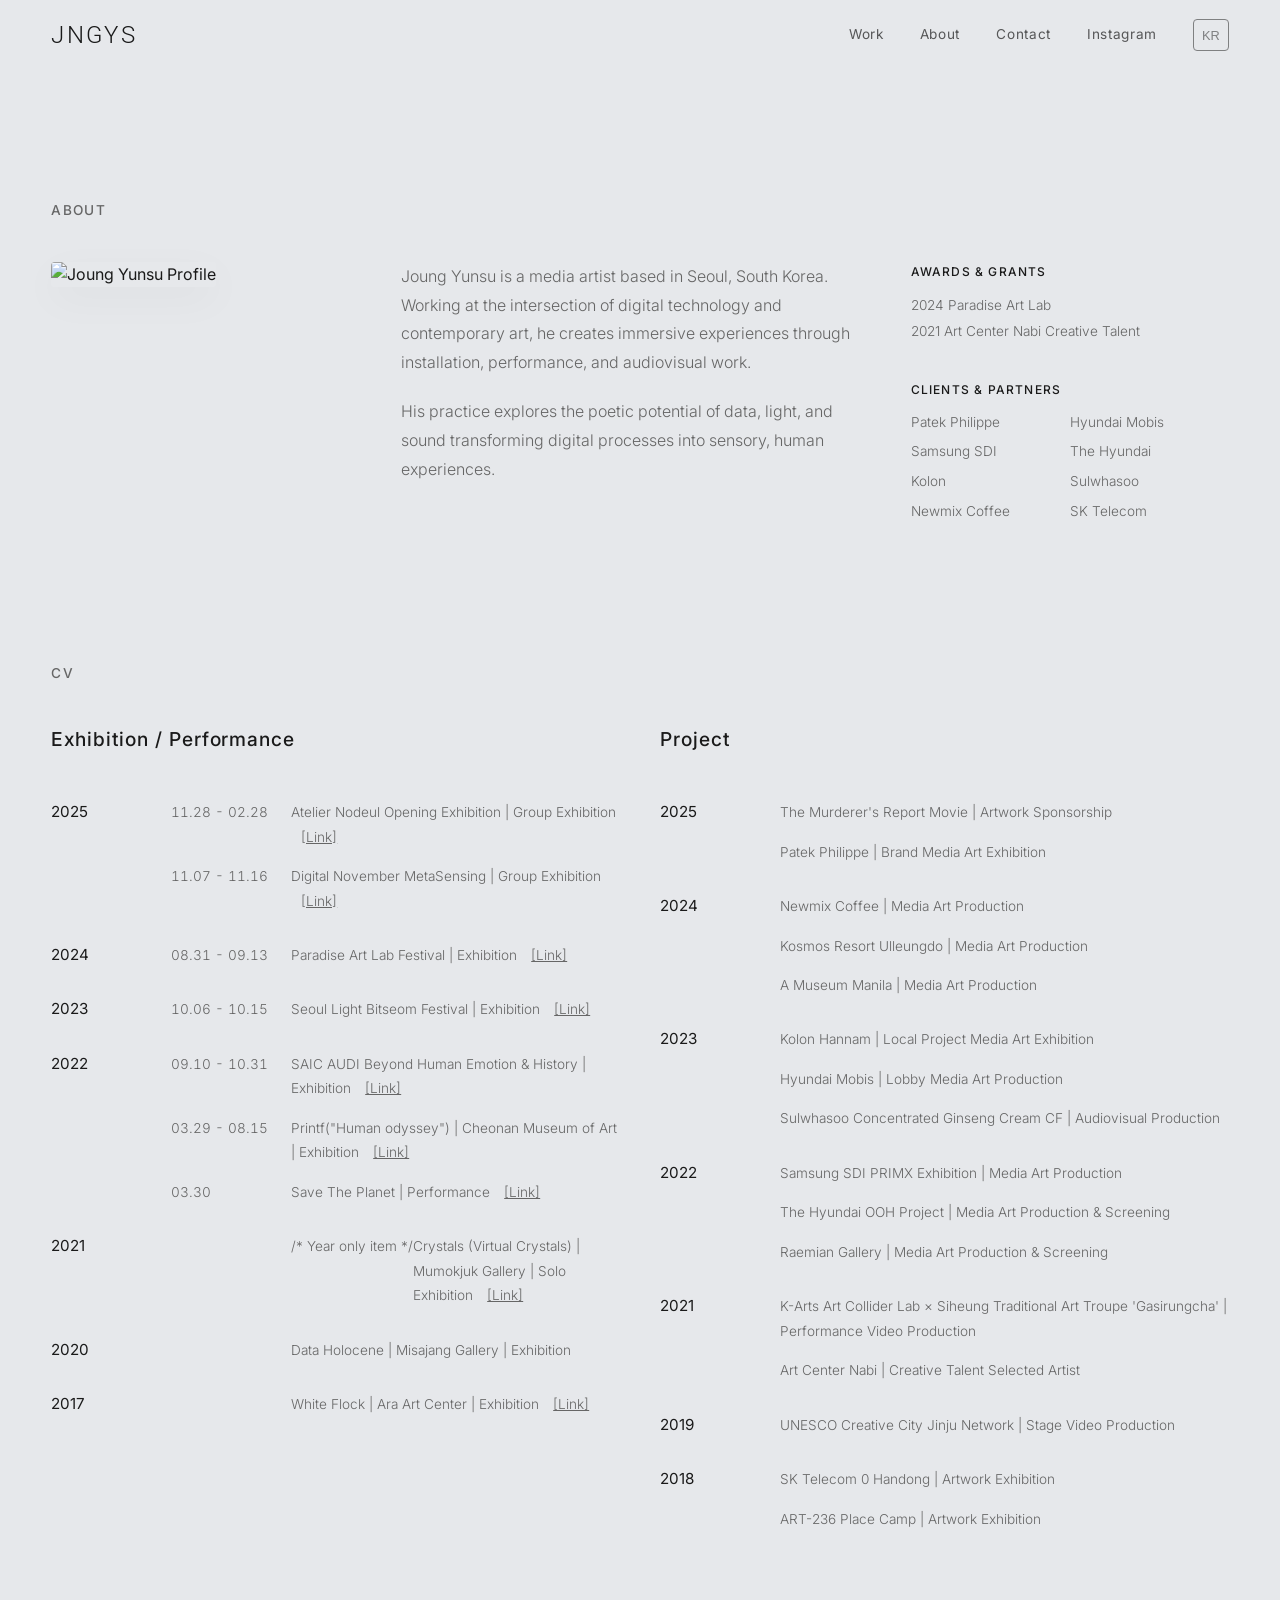
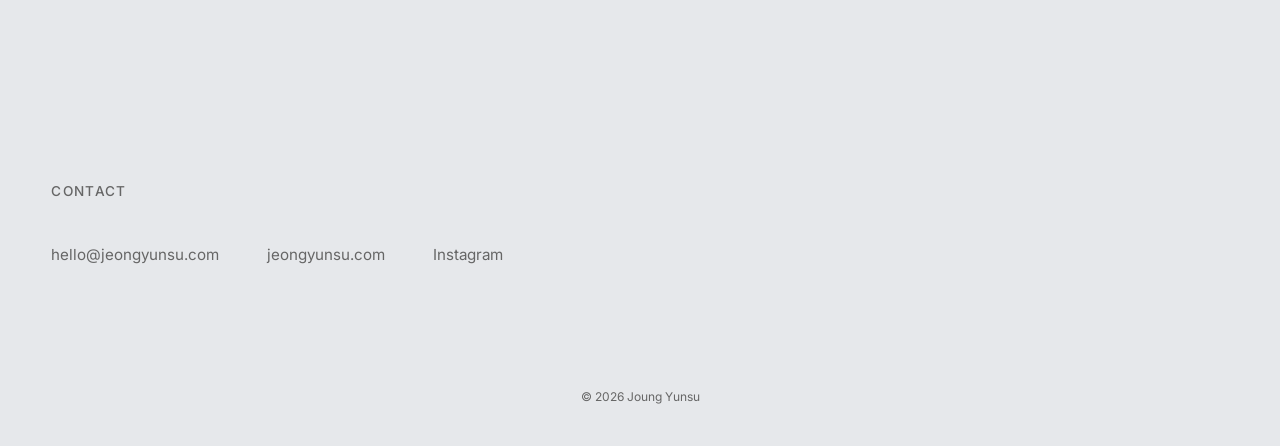
==== about.html @ b5d0dc16 "Update contact email to hello@jeongyunsu.com Co-Authored-By: Claude Opus 4.8 <noreply@anthropic.com>" ====
<!DOCTYPE html>
<html lang="en">

<head>
    <meta charset="UTF-8">
    <meta name="viewport" content="width=device-width, initial-scale=1.0">
    <title>About - Joung Yunsu</title>
    <link href="https://fonts.googleapis.com/css2?family=Inter:wght@300;400;500;600&display=swap" rel="stylesheet">
    <link href="https://fonts.googleapis.com/css2?family=Roboto:wght@100;300;400;500;700;900&display=swap" rel="stylesheet">
    <link href="https://fonts.googleapis.com/css2?family=Noto+Sans+KR:wght@300;400;500;700&display=swap" rel="stylesheet">
    <link rel="stylesheet" href="style.css">
    <style>
        body {
            background-color: var(--bg-base);
            padding-top: 120px;
            /* Spacer for nav */
        }

        .cv-category {
            margin-bottom: 60px;
        }

        .cv-category h3 {
            font-size: 1.2rem;
            font-weight: 500;
            margin-bottom: 30px;
            color: var(--text-color);
            border-bottom: 1px solid var(--border-color);
            padding-bottom: 15px;
            letter-spacing: 0.05em;
        }

        .cv-group-year {
            display: flex;
            margin-bottom: 30px;
            align-items: flex-start;
        }

        .cv-year-col {
            flex: 0 0 120px;
            font-size: 0.95rem;
            font-weight: 400;
            color: var(--text-color);
        }

        .cv-desc-col {
            flex: 1;
            display: flex;
            flex-direction: column;
            gap: 15px;
        }

        .cv-row {
            display: flex;
            font-size: 0.85rem;
            font-weight: 300;
            line-height: 1.8;
            color: var(--text-muted);
        }

        .cv-date {
            flex: 0 0 120px;
            color: var(--text-muted);
            font-variant-numeric: tabular-nums;
        }

        .cv-text {
            flex: 1;
        }

        .cv-link {
            color: var(--text-muted);
            text-decoration: underline;
            margin-left: 10px;
            font-size: 0.85rem;
            transition: color 0.3s;
        }

        .cv-link:hover {
            color: var(--text-color);
        }

        .cv-wrapper {
            display: grid;
            grid-template-columns: 1fr 1fr;
            gap: 40px;
        }

        @media (max-width: 768px) {
            body {
                padding-top: 80px;
            }

            .cv-wrapper {
                grid-template-columns: 1fr;
            }

            .cv-category {
                margin-bottom: 32px;
            }

            .cv-category h3 {
                margin-bottom: 16px;
                padding-bottom: 10px;
            }

            .cv-group-year {
                flex-direction: column;
                margin-bottom: 20px;
            }

            .cv-year-col {
                margin-bottom: 8px;
                border-bottom: 1px solid var(--glass-border);
                width: 100%;
                padding-bottom: 4px;
            }

            .cv-desc-col {
                gap: 8px;
            }

            .cv-row {
                flex-direction: column;
                gap: 2px;
                margin-bottom: 4px;
            }

            .cv-date {
                flex: none;
                font-size: 0.85rem;
            }
        }
    </style>
</head>

<body>

    <!-- Navigation -->
    <nav id="nav">
        <a href="index.html" class="nav-logo">JNGYS</a>
        <div class="nav-links">
            <a href="index.html" class="nav-link" data-en="Work" data-ko="작업">Work</a>
            <a href="about.html" class="nav-link" data-en="About" data-ko="소개">About</a>
            <a href="#contact" class="nav-link" data-en="Contact" data-ko="연락처">Contact</a>
            <a href="https://instagram.com/j.eongyunsu" target="_blank" class="nav-link">Instagram</a>
            <button id="lang-toggle" class="lang-toggle" aria-label="Toggle language">KR</button>
        </div>
        <button id="hamburger" class="hamburger" aria-label="Open menu">
            <span></span><span></span>
        </button>
    </nav>

    <!-- Mobile Nav Dropdown -->
    <div id="mobile-nav" class="mobile-nav">
        <a href="index.html" class="mobile-nav-link" data-en="Work" data-ko="작업">Work</a>
        <a href="about.html" class="mobile-nav-link" data-en="About" data-ko="소개">About</a>
        <a href="#contact" class="mobile-nav-link" data-en="Contact" data-ko="연락처">Contact</a>
        <a href="https://instagram.com/j.eongyunsu" target="_blank" class="mobile-nav-link">Instagram</a>
        <button id="lang-toggle-mobile" class="lang-toggle" aria-label="Toggle language">KR</button>
    </div>

    <!-- About Section -->
    <section id="about">
        <h2 class="section-title">About</h2>
        <div class="about-content">
            <div class="about-image">
                <img src="https://res.cloudinary.com/dbgr7vngr/image/upload/v1773140546/jys_0290_v4sxk3.jpg"
                    alt="Joung Yunsu Profile" loading="lazy">
            </div>
            <div class="about-text">
                <p data-en="Joung Yunsu is a media artist based in Seoul, South Korea. Working at the intersection of digital technology and contemporary art, he creates immersive experiences through installation, performance, and audiovisual work."
                    data-ko="정윤수는 대한민국 서울을 기반으로 활동하는 미디어 아티스트입니다. 디지털 기술과 현대 미술의 접점에서 설치, 퍼포먼스, 시청각 작업을 통해 몰입형 경험을 창조합니다.">
                    Joung Yunsu is a media artist based in Seoul, South Korea. Working at the intersection of digital
                    technology and contemporary art, he creates immersive experiences through installation, performance,
                    and audiovisual work.</p>
                <p data-en="His practice explores the poetic potential of data, light, and sound transforming digital processes into sensory, human experiences."
                    data-ko="그의 작업은 데이터, 빛, 소리의 시적인 잠재력을 탐구하며, 디지털 과정을 감각적이고 인간적인 경험으로 변환합니다.">His
                    practice explores the
                    poetic potential of data, light, and sound transforming digital processes
                    into sensory, human experiences.</p>
            </div>
            <div class="about-details">
                <div class="about-block">
                    <span class="about-label" data-en="Awards & Grants" data-ko="수상 및 선정 경력">Awards & Grants</span>
                    <ul class="about-list">
                        <li><span data-en="2024 Paradise Art Lab" data-ko="2024 파라다이스 아트랩">2024 Paradise Art Lab</span></li>
                        <li><span data-en="2021 Art Center Nabi Creative Talent" data-ko="2021 아트센터 나비 창의인재 사업">2021 Art Center Nabi Creative Talent</span></li>
                    </ul>
                </div>
                <div class="about-block">
                    <span class="about-label" data-en="Clients & Partners" data-ko="파트너사">Clients & Partners</span>
                    <div class="client-grid">
                        <span data-en="Patek Philippe" data-ko="파텍필립">Patek Philippe</span>
                        <span data-en="Hyundai Mobis" data-ko="현대모비스">Hyundai Mobis</span>
                        <span data-en="Samsung SDI" data-ko="삼성 SDI">Samsung SDI</span>
                        <span data-en="The Hyundai" data-ko="더현대">The Hyundai</span>
                        <span data-en="Kolon" data-ko="코오롱">Kolon</span>
                        <span data-en="Sulwhasoo" data-ko="설화수">Sulwhasoo</span>
                        <span data-en="Newmix Coffee" data-ko="뉴믹스 커피">Newmix Coffee</span>
                        <span data-en="SK Telecom" data-ko="SK텔레콤">SK Telecom</span>
                    </div>
                </div>
            </div>
        </div>
    </section>

    <!-- CV Section -->
    <section id="cv" style="padding-bottom: 80px; margin-top: 60px;">
        <h2 class="section-title">CV</h2>
        <div class="cv-wrapper" style="padding: 0 var(--padding);">

            <div class="cv-category">
                <h3>Exhibition / Performance</h3>

                <div class="cv-group-year">
                    <div class="cv-year-col">2025</div>
                    <div class="cv-desc-col">
                        <div class="cv-row">
                            <span class="cv-date">11.28 - 02.28</span>
                            <span class="cv-text">Atelier Nodeul Opening Exhibition | Group Exhibition <a
                                    href="https://www.newsis.com/view/NISX20251125_0003415387" target="_blank"
                                    class="cv-link">[Link]</a></span>
                        </div>
                        <div class="cv-row">
                            <span class="cv-date">11.07 - 11.16</span>
                            <span class="cv-text">Digital November MetaSensing | Group Exhibition <a
                                    href="https://www.dailian.co.kr/news/view/1570424/?sc=Naver" target="_blank"
                                    class="cv-link">[Link]</a></span>
                        </div>
                    </div>
                </div>

                <div class="cv-group-year">
                    <div class="cv-year-col">2024</div>
                    <div class="cv-desc-col">
                        <div class="cv-row">
                            <span class="cv-date">08.31 - 09.13</span>
                            <span class="cv-text">Paradise Art Lab Festival | Exhibition <a
                                    href="https://palfestival2024.com/yunsujoung/" target="_blank"
                                    class="cv-link">[Link]</a></span>
                        </div>
                    </div>
                </div>

                <div class="cv-group-year">
                    <div class="cv-year-col">2023</div>
                    <div class="cv-desc-col">
                        <div class="cv-row">
                            <span class="cv-date">10.06 - 10.15</span>
                            <span class="cv-text">Seoul Light Bitseom Festival | Exhibition <a
                                    href="https://bitseomfestival.com/laser_art/hyperdrive" target="_blank"
                                    class="cv-link">[Link]</a></span>
                        </div>
                    </div>
                </div>

                <div class="cv-group-year">
                    <div class="cv-year-col">2022</div>
                    <div class="cv-desc-col">
                        <div class="cv-row">
                            <span class="cv-date">09.10 - 10.31</span>
                            <span class="cv-text">SAIC AUDI Beyond Human Emotion & History | Exhibition <a
                                    href="https://mp.weixin.qq.com/s/1k_DzAKQXxRIE3ImCy3mKw" target="_blank"
                                    class="cv-link">[Link]</a></span>
                        </div>
                        <div class="cv-row">
                            <span class="cv-date">03.29 - 08.15</span>
                            <span class="cv-text">Printf("Human odyssey") | Cheonan Museum of Art | Exhibition <a
                                    href="https://www.camoa.or.kr/prog/dspyPrgrm/camoa/sub03_02/02/view.do"
                                    target="_blank" class="cv-link">[Link]</a></span>
                        </div>
                        <div class="cv-row">
                            <span class="cv-date">03.30</span>
                            <span class="cv-text">Save The Planet | Performance <a href="http://www.moosunji.com/concert"
                                    target="_blank" class="cv-link">[Link]</a></span>
                        </div>
                    </div>
                </div>

                <div class="cv-group-year">
                    <div class="cv-year-col">2021</div>
                    <div class="cv-desc-col">
                        <div class="cv-row">
                            <span class="cv-date"></span> /* Year only item */
                            <span class="cv-text">Crystals (Virtual Crystals) | Mumokjuk Gallery | Solo Exhibition <a
                                    href="index.html#work/crystals"
                                    class="cv-link">[Link]</a></span>
                        </div>
                    </div>
                </div>

                <div class="cv-group-year">
                    <div class="cv-year-col">2020</div>
                    <div class="cv-desc-col">
                        <div class="cv-row">
                            <span class="cv-date"></span>
                            <span class="cv-text">Data Holocene | Misajang Gallery | Exhibition</span>
                        </div>
                    </div>
                </div>

                <div class="cv-group-year">
                    <div class="cv-year-col">2017</div>
                    <div class="cv-desc-col">
                        <div class="cv-row">
                            <span class="cv-date"></span>
                            <span class="cv-text">White Flock | Ara Art Center | Exhibition <a
                                    href="index.html#work/white-flock"
                                    class="cv-link">[Link]</a></span>
                        </div>
                    </div>
                </div>
            </div>

            <div class="cv-category">
                <h3>Project</h3>

                <div class="cv-group-year">
                    <div class="cv-year-col">2025</div>
                    <div class="cv-desc-col">
                        <div class="cv-row">
                            <span class="cv-text">The Murderer's Report Movie | Artwork Sponsorship</span>
                        </div>
                        <div class="cv-row">
                            <span class="cv-text">Patek Philippe | Brand Media Art Exhibition</span>
                        </div>
                    </div>
                </div>

                <div class="cv-group-year">
                    <div class="cv-year-col">2024</div>
                    <div class="cv-desc-col">
                        <div class="cv-row">
                            <span class="cv-text">Newmix Coffee | Media Art Production</span>
                        </div>
                        <div class="cv-row">
                            <span class="cv-text">Kosmos Resort Ulleungdo | Media Art Production</span>
                        </div>
                        <div class="cv-row">
                            <span class="cv-text">A Museum Manila | Media Art Production</span>
                        </div>
                    </div>
                </div>

                <div class="cv-group-year">
                    <div class="cv-year-col">2023</div>
                    <div class="cv-desc-col">
                        <div class="cv-row">
                            <span class="cv-text">Kolon Hannam | Local Project Media Art Exhibition</span>
                        </div>
                        <div class="cv-row">
                            <span class="cv-text">Hyundai Mobis | Lobby Media Art Production</span>
                        </div>
                        <div class="cv-row">
                            <span class="cv-text">Sulwhasoo Concentrated Ginseng Cream CF | Audiovisual Production</span>
                        </div>
                    </div>
                </div>

                <div class="cv-group-year">
                    <div class="cv-year-col">2022</div>
                    <div class="cv-desc-col">
                        <div class="cv-row">
                            <span class="cv-text">Samsung SDI PRIMX Exhibition | Media Art Production</span>
                        </div>
                        <div class="cv-row">
                            <span class="cv-text">The Hyundai OOH Project | Media Art Production & Screening</span>
                        </div>
                        <div class="cv-row">
                            <span class="cv-text">Raemian Gallery | Media Art Production & Screening</span>
                        </div>
                    </div>
                </div>

                <div class="cv-group-year">
                    <div class="cv-year-col">2021</div>
                    <div class="cv-desc-col">
                        <div class="cv-row">
                            <span class="cv-text">K-Arts Art Collider Lab × Siheung Traditional Art Troupe 'Gasirungcha' | Performance Video Production</span>
                        </div>
                        <div class="cv-row">
                            <span class="cv-text">Art Center Nabi | Creative Talent Selected Artist</span>
                        </div>
                    </div>
                </div>

                <div class="cv-group-year">
                    <div class="cv-year-col">2019</div>
                    <div class="cv-desc-col">
                        <div class="cv-row">
                            <span class="cv-text">UNESCO Creative City Jinju Network | Stage Video Production</span>
                        </div>
                    </div>
                </div>

                <div class="cv-group-year">
                    <div class="cv-year-col">2018</div>
                    <div class="cv-desc-col">
                        <div class="cv-row">
                            <span class="cv-text">SK Telecom 0 Handong | Artwork Exhibition</span>
                        </div>
                        <div class="cv-row">
                            <span class="cv-text">ART-236 Place Camp | Artwork Exhibition</span>
                        </div>
                    </div>
                </div>
            </div>

        </div>
    </section>

    <!-- Contact Section -->
    <section id="contact">
        <h2 class="section-title">Contact</h2>
        <div class="contact-content">
            <a href="mailto:hello@jeongyunsu.com" class="contact-link" id="contact-email">hello@jeongyunsu.com</a>
            <a href="https://jeongyunsu.com" target="_blank" class="contact-link"
                id="contact-website">jeongyunsu.com</a>
            <a href="https://instagram.com/j.eongyunsu" target="_blank" class="contact-link" id="contact-instagram">Instagram</a>
        </div>
    </section>

    <!-- Footer -->
    <footer id="footer">
        <span>&copy; 2026 Joung Yunsu</span>
    </footer>

    <script src="script.js"></script>
</body>

</html>
---- style.css ----
/* =============================================
   AMBIENT AURA / GLASSMORPHISM — JNGYS
   ============================================= */

*,
*::before,
*::after {
    margin: 0;
    padding: 0;
    box-sizing: border-box;
}

:root {
    /* Light Mode Variables */
    --text-color: #1a1a1a;
    --text-muted: #666;
    --text-strong: #333333;
    /* 로고나 메뉴바 포인트 텍스트용 */

    --glass-bg: rgba(255, 255, 255, 0.45);
    --glass-border: rgba(255, 255, 255, 0.6);
    --glass-shadow: 0 12px 40px rgba(0, 0, 0, 0.04);
    --glass-hover-bg: rgba(255, 255, 255, 0.7);

    /* Veeeery pale blue aurora colors */
    --orb-1: #e9eef5;
    /* indigo-50 */
    --orb-2: #eceef0;
    /* blue-50 */
    --orb-3: #e8ebf0;
    /* sky-50 */

    --bg-base: #e6e8eb;
    /* 사진 톤과 매칭되는 차분한 쿨 그레이 계열 */
    --font: 'Inter', 'Noto Sans KR', -apple-system, BlinkMacSystemFont, sans-serif;
    --padding: clamp(24px, 4vw, 60px);
}


html {
    font-size: 16px;
    scroll-behavior: smooth;
    -webkit-font-smoothing: antialiased;
}

body {
    font-family: var(--font);
    color: var(--text-color);
    background: var(--bg-base);
    line-height: 1.6;
    transition: background 0.6s ease, color 0.6s ease;
}

a {
    color: inherit;
    text-decoration: none;
}

ul {
    list-style: none;
}


/* =============================================
   NAVIGATION
   ============================================= */
#nav {
    position: fixed;
    top: 0;
    left: 0;
    right: 0;
    z-index: 100;
    display: flex;
    justify-content: space-between;
    align-items: center;
    padding: 16px var(--padding);
    background: var(--bg-base);
}

.nav-logo {
    font-family: 'Roboto', sans-serif;
    font-size: 1.5rem;
    font-weight: 300;
    letter-spacing: 0.1em;
    color: var(--text-color);
}

.nav-links {
    display: flex;
    gap: 36px;
    align-items: center;
}

.nav-link {
    font-size: 0.85rem;
    font-weight: 400;
    letter-spacing: 0.05em;
    color: var(--text-color);
    opacity: 0.7;
    transition: opacity 0.3s;
}

.nav-link:hover {
    opacity: 1;
}

.lang-toggle {
    background: none;
    border: 1px solid var(--text-color);
    border-radius: 4px;
    padding: 0 8px;
    height: 32px;
    font-size: 0.8rem;
    cursor: pointer;
    color: var(--text-color);
    display: flex;
    justify-content: center;
    align-items: center;
    transition: background 0.3s, color 0.3s, border-color 0.3s;
    opacity: 0.5;
    font-weight: 500;
}

.lang-toggle:hover {
    background: var(--text-color);
    color: var(--bg-base);
    opacity: 1;
}

/* =============================================
   SECTIONS — SHARED
   ============================================= */
.section-title {
    font-size: 0.85rem;
    font-weight: 500;
    letter-spacing: 0.1em;
    text-transform: uppercase;
    margin-bottom: 40px;
    padding: 0 var(--padding);
    color: var(--text-muted);
}

/* =============================================
   SPLIT LAYOUT
   ============================================= */
.split-section {
    height: 100vh;
    padding-top: 80px; /* clear the top nav */
    box-sizing: border-box;
    display: flex;
    overflow: hidden;
    position: relative;
    background: var(--bg-base);
}

.split-pane {
    position: relative;
    display: flex; /* stack header & scroll */
    flex-direction: column;
    height: 100%;
    overflow: hidden;
    transition: width 1.8s cubic-bezier(0.19, 1, 0.22, 1);
    will-change: width;
    flex-shrink: 0;
}

.pane-left {
    width: 66.666%;
    border-right: 1px solid rgba(0,0,0,0.08);
}

.pane-right {
    width: 33.333%;
}

/* JS Controlled Expand States */
.split-section.expand-right .pane-left {
    width: 33.333%;
}

.split-section.expand-right .pane-right {
    width: 66.666%;
}

.split-section.expand-left .pane-left {
    width: 66.666%;
}

.split-section.expand-left .pane-right {
    width: 33.333%;
}

.pane-header {
    flex-shrink: 0;
    z-index: 10;
    padding: 20px var(--padding) 30px;
    background: transparent;
}

.pane-header h2 {
    font-size: 2.5rem;
    font-weight: 300;
    text-transform: uppercase;
    letter-spacing: 0.05em;
    color: var(--text-color);
    opacity: 0.6;
    margin: 0;
}

.pane-scroll {
    flex-grow: 1; /* take up remaining height */
    overflow-y: auto;
    overflow-x: hidden;
    /* Extra padding to prevent bottom cut-off */
    padding-bottom: 60px;
    /* Hide scrollbar for clean look */
    scrollbar-width: none;
    -ms-overflow-style: none;
}

.pane-scroll::-webkit-scrollbar {
    display: none;
}

.works-grid-inner {
    padding: 0 var(--padding);
}

.work-card {
    display: block;
    width: 100%;
    text-decoration: none;
    color: inherit;
    cursor: pointer;
    will-change: transform;
    transition: transform 0.4s cubic-bezier(0.16, 1, 0.3, 1);
    break-inside: avoid;
    margin-bottom: 32px;
}

/* Default JS expanded state assumes left is expanded initially */
.pane-left .works-grid-inner {
    columns: 2;
    column-gap: 16px;
}

.pane-right .works-grid-inner {
    columns: 1;
}

/* When Javascript adds .expand-right to .split-section */
.split-section.expand-right .pane-left .works-grid-inner {
    columns: 1;
}
.split-section.expand-right .pane-right .works-grid-inner {
    columns: 2;
    column-gap: 16px;
}

/* Explicit left expansion */
.split-section.expand-left .pane-left .works-grid-inner {
    columns: 2;
    column-gap: 16px;
}
.split-section.expand-left .pane-right .works-grid-inner {
    columns: 1;
}

.work-card:hover {
    transform: translateY(-4px);
}

.work-card .work-image-placeholder {
    width: 100%;
    display: block;
    margin-bottom: 12px;
    overflow: hidden;
    background: var(--glass-bg);
    border: 1px solid var(--glass-border);
    transition: box-shadow 0.4s ease;
}

.work-card .work-image-placeholder img {
    width: 100%;
    height: auto;
    object-fit: contain;
    display: block;
}

.work-card:hover .work-image-placeholder {
    box-shadow: var(--glass-shadow);
}

.work-meta {
    display: flex;
    justify-content: space-between;
    align-items: flex-start;
}

.work-title {
    font-size: 0.9rem;
    font-weight: 400;
    line-height: 1.4;
    color: var(--text-color);
}

.work-year {
    font-size: 0.75rem;
    font-weight: 400;
    color: var(--text-muted);
    flex-shrink: 0;
    margin-left: 16px;
}

/* =============================================
   ABOUT
   ============================================= */
#about {
    padding: 80px 0;
}

.about-content {
    display: grid;
    grid-template-columns: 1fr 1.5fr 1fr;
    gap: 32px;
    padding: 0 var(--padding);
    align-items: start;
}

.about-image img {
    width: 100%;
    aspect-ratio: 3 / 4;
    object-fit: cover;
    border-radius: 4px;
    box-shadow: var(--glass-shadow);
}

.about-text p {
    font-size: 1rem;
    font-weight: 300;
    line-height: 1.8;
    color: var(--text-muted);
    margin-bottom: 20px;
}

.about-text p:last-child {
    margin-bottom: 0;
}

.about-details {
    display: flex;
    flex-direction: column;
    gap: 36px;
}

.about-block {
    display: flex;
    flex-direction: column;
    gap: 12px;
}

.about-label {
    font-size: 0.75rem;
    font-weight: 500;
    letter-spacing: 0.1em;
    text-transform: uppercase;
    color: var(--text-color);
}

.about-list li {
    font-size: 0.85rem;
    font-weight: 300;
    color: var(--text-muted);
    padding: 2px 0;
}

.client-grid {
    display: grid;
    grid-template-columns: 1fr 1fr;
    row-gap: 8px;
}

.client-grid span {
    font-size: 0.85rem;
    font-weight: 300;
    color: var(--text-muted);
}

/* =============================================
   CONTACT
   ============================================= */
#contact {
    padding: 80px 0;
}

.contact-content {
    margin: 0 var(--padding);
    display: flex;
    gap: 48px;
}

.contact-link {
    font-size: 0.95rem;
    font-weight: 400;
    color: var(--text-muted);
    transition: color 0.3s;
}

.contact-link:hover {
    color: var(--text-color);
}

/* =============================================
   FOOTER
   ============================================= */
#footer, .pane-footer {
    padding: 40px var(--padding);
    text-align: center;
    font-size: 0.75rem;
    font-weight: 400;
    color: var(--text-muted);
}

/* =============================================
   WORK MODAL
   ============================================= */
.work-modal {
    display: none;
    position: fixed;
    z-index: 1000;
    left: 0;
    top: 0;
    width: 100%;
    height: 100%;
    overflow-y: auto;
    background-color: rgba(255, 255, 255, 0.4);
    backdrop-filter: blur(8px);
    -webkit-backdrop-filter: blur(8px);
    opacity: 0;
    transition: opacity 0.4s ease;
}

.work-modal.show {
    display: block;
    opacity: 1;
}

.work-modal-content {
    background-color: var(--bg-base);
    margin: 5% auto;
    padding: clamp(24px, 4vw, 40px);
    border: 1px solid var(--glass-border);
    width: 90%;
    max-width: 1400px;
    border-radius: 8px;
    box-shadow: 0 24px 48px rgba(0, 0, 0, 0.1);
    position: relative;
    transform: translateY(20px);
    transition: transform 0.4s ease;
}

.work-modal.show .work-modal-content {
    transform: translateY(0);
}

.modal-close-wrapper {
    position: sticky;
    top: 0;
    width: 100%;
    height: 0;
    z-index: 1100;
    pointer-events: none; /* Let clicks pass through empty space */
}

.close-modal {
    color: var(--text-color);
    position: absolute;
    top: 24px;
    right: 32px;
    font-size: 40px;
    font-weight: 300;
    cursor: pointer;
    transition: color 0.3s;
    line-height: 1;
    pointer-events: auto; /* Re-enable clicks on the button */
}

.close-modal:hover {
    color: var(--text-color);
}

.modal-main-img {
    width: 100%;
    max-height: 60vh;
    object-fit: contain;
    background: var(--glass-bg);
    border-radius: 0;
    margin-bottom: 24px;
    cursor: pointer;
    transition: transform 0.3s ease;
}

.modal-main-img:hover {
    transform: scale(1.02);
}

.modal-title {
    font-size: 1.5rem;
    font-weight: 400;
    margin-bottom: 8px;
    color: var(--text-color);
}

.modal-year {
    font-size: 0.9rem;
    color: var(--text-muted);
    margin-bottom: 24px;
}

.modal-desc {
    font-size: 0.95rem;
    font-weight: 300;
    line-height: 1.6;
    color: var(--text-color);
    margin-bottom: 24px;
}

.modal-credits {
    margin-bottom: 32px;
    display: flex;
    flex-direction: column;
    gap: 8px;
}

.credit-item {
    font-size: 0.85rem;
    font-weight: 300;
}

.credit-role {
    font-weight: 500;
    color: var(--text-muted);
    margin-right: 8px;
    text-transform: uppercase;
    letter-spacing: 0.05em;
    font-size: 0.75rem;
}

.modal-extra-images {
    display: grid;
    grid-template-columns: repeat(2, 1fr);
    gap: 16px;
    margin-top: 24px;
}

.modal-extra-img {
    width: 100%;
    aspect-ratio: 4 / 3;
    object-fit: cover;
    border-radius: 0;
    background: var(--glass-bg);
}

.modal-masonry {
    column-count: 2;
    column-gap: 16px;
    margin-top: 24px;
}

.masonry-item {
    width: 100%;
    margin-bottom: 16px;
    display: block;
    break-inside: avoid-column;
    border-radius: 0;
    background: var(--glass-bg);
    height: auto;
    object-fit: contain;
    cursor: pointer;
    transition: transform 0.3s ease;
}

.masonry-item:hover {
    transform: scale(1.02);
}

/* =============================================
   LIGHTBOX 
   ============================================= */
.lightbox {
    display: none;
    position: fixed;
    z-index: 2000;
    left: 0;
    top: 0;
    width: 100%;
    height: 100%;
    background-color: rgba(0, 0, 0, 0.85);
    /* Dark background to focus on image */
    backdrop-filter: blur(10px);
    -webkit-backdrop-filter: blur(10px);
    opacity: 0;
    transition: opacity 0.4s ease;
    align-items: center;
    justify-content: center;
}

.lightbox.show {
    display: flex;
    opacity: 1;
}

.lightbox-img {
    max-width: 100vw;
    max-height: 100vh;
    width: 100%;
    height: 100%;
    object-fit: contain;
    transform: scale(0.9);
    transition: transform 0.4s cubic-bezier(0.16, 1, 0.3, 1);
}

.lightbox.show .lightbox-img {
    transform: scale(1);
}

.close-lightbox {
    position: absolute;
    top: 24px;
    right: 32px;
    color: rgba(255, 255, 255, 0.7);
    font-size: 40px;
    font-weight: 300;
    cursor: pointer;
    transition: color 0.3s;
    line-height: 1;
    z-index: 2001;
}

.close-lightbox:hover {
    color: white;
}

/* =============================================
   HAMBURGER (hidden on desktop)
   ============================================= */
.hamburger {
    display: none;
    background: none;
    border: none;
    cursor: pointer;
    width: 30px;
    height: 18px;
    position: relative;
    z-index: 200;
}

.hamburger span {
    display: block;
    width: 100%;
    height: 2.5px;
    background: var(--text-color);
    position: absolute;
    left: 0;
    transition: transform 0.35s ease, opacity 0.35s ease;
}

.hamburger span:first-child {
    top: 2px;
}

.hamburger span:last-child {
    bottom: 2px;
}

.hamburger.open span:first-child {
    top: 50%;
    transform: translateY(-50%) rotate(45deg);
}

.hamburger.open span:last-child {
    bottom: 50%;
    transform: translateY(50%) rotate(-45deg);
}

/* =============================================
   MOBILE NAV DROPDOWN (hidden on desktop)
   ============================================= */
.mobile-nav {
    display: none;
    position: fixed;
    top: 0;
    left: 0;
    right: 0;
    z-index: 150;
    background: var(--bg-base);
    padding: 80px var(--padding) 32px;
    flex-direction: column;
    gap: 24px;
    border-bottom: 1px solid rgba(0,0,0,0.08);
    transform: translateY(-100%);
    opacity: 0;
    transition: transform 0.4s cubic-bezier(0.16, 1, 0.3, 1), opacity 0.3s ease;
}

.mobile-nav.show {
    transform: translateY(0);
    opacity: 1;
}

.mobile-nav-link {
    font-size: 1rem;
    font-weight: 400;
    letter-spacing: 0.05em;
    color: var(--text-color);
    text-decoration: none;
    opacity: 0.7;
    transition: opacity 0.3s;
}

.mobile-nav-link:hover {
    opacity: 1;
}

/* =============================================
   MOBILE TAB BAR (hidden on desktop)
   ============================================= */
.mobile-tab-bar {
    display: none;
    gap: 32px;
    padding: 0 var(--padding);
    position: fixed;
    top: 56px;
    left: 0;
    right: 0;
    z-index: 99;
    background: var(--bg-base);
    padding-bottom: 16px;
    padding-top: 8px;
}

.mobile-tab {
    background: none;
    border: none;
    font-family: var(--font);
    font-size: 1.8rem;
    font-weight: 300;
    text-transform: uppercase;
    letter-spacing: 0.05em;
    color: var(--text-color);
    opacity: 0.25;
    cursor: pointer;
    transition: opacity 0.4s ease;
    padding: 0;
}

.mobile-tab.active {
    opacity: 1;
}

/* =============================================
   RESPONSIVE
   ============================================= */


@media (min-width: 1600px) {
    .split-section {
        padding-left: clamp(60px, 6vw, 160px);
        padding-right: clamp(60px, 6vw, 160px);
    }
}

@media (max-width: 1024px) {
    .works-grid {
        grid-template-columns: repeat(2, 1fr);
    }

    .about-content {
        grid-template-columns: 1fr 1fr;
    }
}

@media (max-width: 768px) {
    /* Nav — flush to top, full width, opaque */
    #nav {
        top: 0;
        left: 0;
        right: 0;
        padding: 14px var(--padding);
        background: var(--bg-base);
    }

    .nav-links {
        display: none;
    }

    .hamburger {
        display: block;
    }

    .mobile-nav {
        display: flex;
    }

    /* Mobile tab bar — directly below nav */
    .mobile-tab-bar {
        display: flex;
        top: 52px;
    }

    /* Split section → stacked full-width, scrollable */
    .split-section {
        height: auto;
        min-height: 100vh;
        flex-direction: column;
        overflow: visible;
        padding-top: 110px;
    }

    .split-pane {
        width: 100% !important;
        height: auto;
        overflow: visible;
        border-right: none !important;
        transition: opacity 0.5s ease, visibility 0.5s ease;
    }

    .pane-header {
        display: none;
    }

    .pane-scroll {
        overflow: visible;
        padding-bottom: 24px;
    }

    /* Dissolve: hide the inactive pane */
    .split-pane.mobile-hidden {
        opacity: 0;
        visibility: hidden;
        position: absolute;
        pointer-events: none;
        height: 0;
        overflow: hidden;
    }

    .split-pane.mobile-visible {
        opacity: 1;
        visibility: visible;
        position: relative;
        pointer-events: auto;
    }

    /* Single column masonry on mobile */
    .pane-left .works-grid-inner,
    .pane-right .works-grid-inner,
    .split-section.expand-left .pane-left .works-grid-inner,
    .split-section.expand-left .pane-right .works-grid-inner,
    .split-section.expand-right .pane-left .works-grid-inner,
    .split-section.expand-right .pane-right .works-grid-inner {
        columns: 1;
    }

    /* General responsive */
    .nav-link {
        font-size: 0.75rem;
    }

    .works-grid {
        grid-template-columns: 1fr;
    }

    .about-content {
        grid-template-columns: 1fr;
    }

    .contact-content {
        flex-direction: column;
        gap: 20px;
    }

    .client-grid {
        grid-template-columns: 1fr;
    }

    .modal-masonry {
        column-count: 1;
    }

    /* Modal close button — fixed, black, top-right */
    .close-modal {
        position: absolute;
        top: 16px;
        right: 20px;
        left: auto;
        color: #000;
        background: none;
        backdrop-filter: none;
    }
}

/* =============================================
   MODAL IMAGE FLOW (ALL LARGE + PORTRAIT PAIRS)
   ============================================= */
.modal-image-flow {
    display: flex;
    flex-wrap: wrap;
    gap: 24px;
    margin-top: 24px;
}

.flow-item {
    background: var(--glass-bg);
    border-radius: 0;
    cursor: pointer;
    transition: transform 0.3s ease;
    object-fit: contain;
    width: 100%;
    max-height: 80vh;
}

.flow-item.landscape {
    width: 100%;
}

.flow-item.portrait {
    width: calc(50% - 12px);
}

.work-modal[data-slug="the-murderers-report-movie"] .modal-image-flow img:first-of-type.portrait,
.work-modal[data-slug="villa-somme-ulleungdo"] .modal-image-flow img:first-of-type.portrait {
    width: 100%;
}

.flow-item:hover {
    transform: scale(1.02);
}

@media (max-width: 768px) {
    .flow-item.portrait {
        width: 100%;
    }
}

html[lang="en"] .kr-content {
    display: none !important;
}

html[lang="ko"] .en-content {
    display: none !important;
}
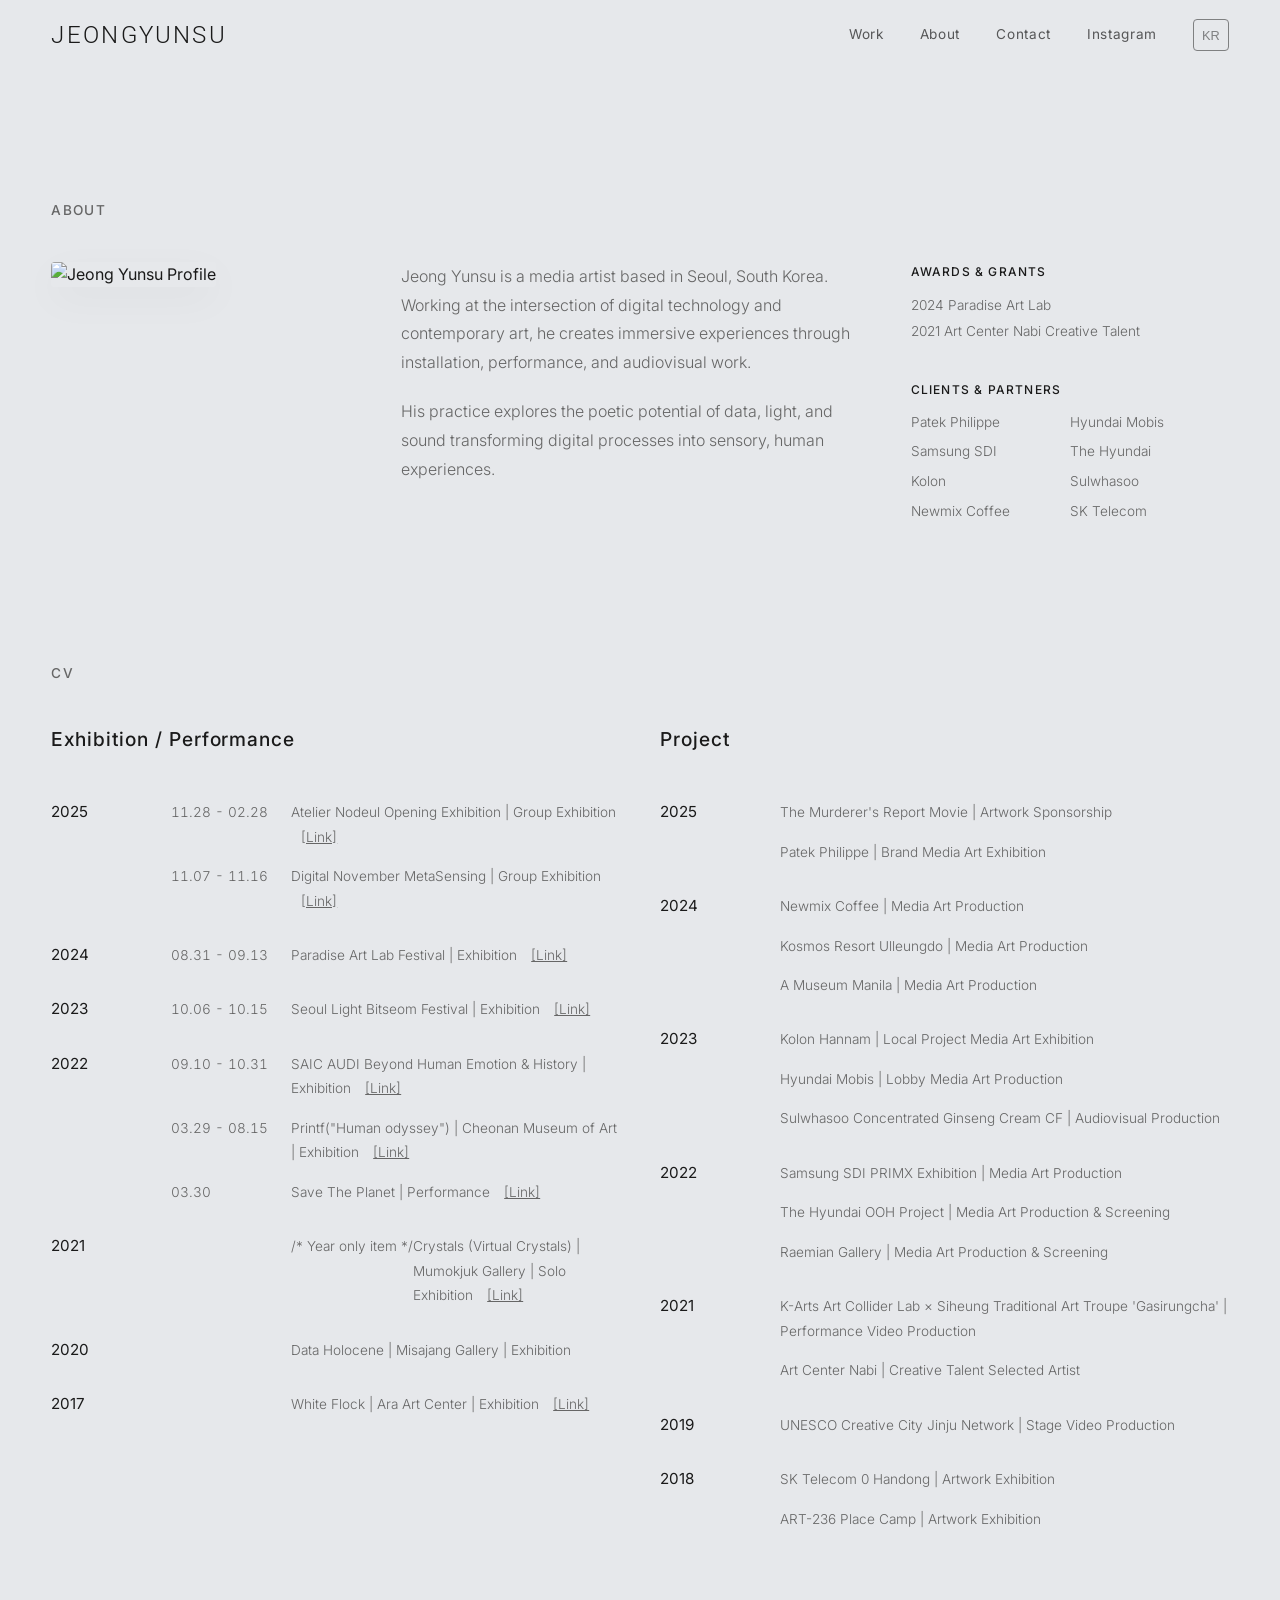
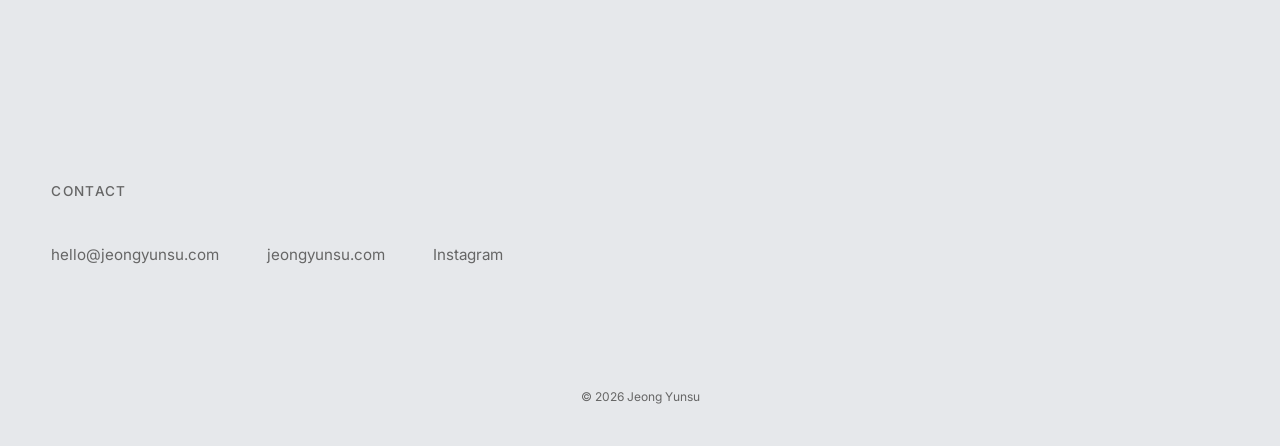
==== commit 9262d14f: "Rename romanization Joung Yunsu to Jeong Yunsu across site - Replace Joung Yunsu / JOUNG YUNSU with " ====
--- a/about.html
+++ b/about.html
@@ -4,7 +4,7 @@
 <head>
     <meta charset="UTF-8">
     <meta name="viewport" content="width=device-width, initial-scale=1.0">
-    <title>About - Joung Yunsu</title>
+    <title>About - Jeong Yunsu</title>
     <link href="https://fonts.googleapis.com/css2?family=Inter:wght@300;400;500;600&display=swap" rel="stylesheet">
     <link href="https://fonts.googleapis.com/css2?family=Roboto:wght@100;300;400;500;700;900&display=swap" rel="stylesheet">
     <link href="https://fonts.googleapis.com/css2?family=Noto+Sans+KR:wght@300;400;500;700&display=swap" rel="stylesheet">
@@ -138,7 +138,7 @@
 
     <!-- Navigation -->
     <nav id="nav">
-        <a href="index.html" class="nav-logo">JNGYS</a>
+        <a href="index.html" class="nav-logo">JEONGYUNSU</a>
         <div class="nav-links">
             <a href="index.html" class="nav-link" data-en="Work" data-ko="작업">Work</a>
             <a href="about.html" class="nav-link" data-en="About" data-ko="소개">About</a>
@@ -166,12 +166,12 @@
         <div class="about-content">
             <div class="about-image">
                 <img src="https://res.cloudinary.com/dbgr7vngr/image/upload/v1773140546/jys_0290_v4sxk3.jpg"
-                    alt="Joung Yunsu Profile" loading="lazy">
+                    alt="Jeong Yunsu Profile" loading="lazy">
             </div>
             <div class="about-text">
-                <p data-en="Joung Yunsu is a media artist based in Seoul, South Korea. Working at the intersection of digital technology and contemporary art, he creates immersive experiences through installation, performance, and audiovisual work."
+                <p data-en="Jeong Yunsu is a media artist based in Seoul, South Korea. Working at the intersection of digital technology and contemporary art, he creates immersive experiences through installation, performance, and audiovisual work."
                     data-ko="정윤수는 대한민국 서울을 기반으로 활동하는 미디어 아티스트입니다. 디지털 기술과 현대 미술의 접점에서 설치, 퍼포먼스, 시청각 작업을 통해 몰입형 경험을 창조합니다.">
-                    Joung Yunsu is a media artist based in Seoul, South Korea. Working at the intersection of digital
+                    Jeong Yunsu is a media artist based in Seoul, South Korea. Working at the intersection of digital
                     technology and contemporary art, he creates immersive experiences through installation, performance,
                     and audiovisual work.</p>
                 <p data-en="His practice explores the poetic potential of data, light, and sound transforming digital processes into sensory, human experiences."
@@ -423,7 +423,7 @@
 
     <!-- Footer -->
     <footer id="footer">
-        <span>&copy; 2026 Joung Yunsu</span>
+        <span>&copy; 2026 Jeong Yunsu</span>
     </footer>
 
     <script src="script.js"></script>
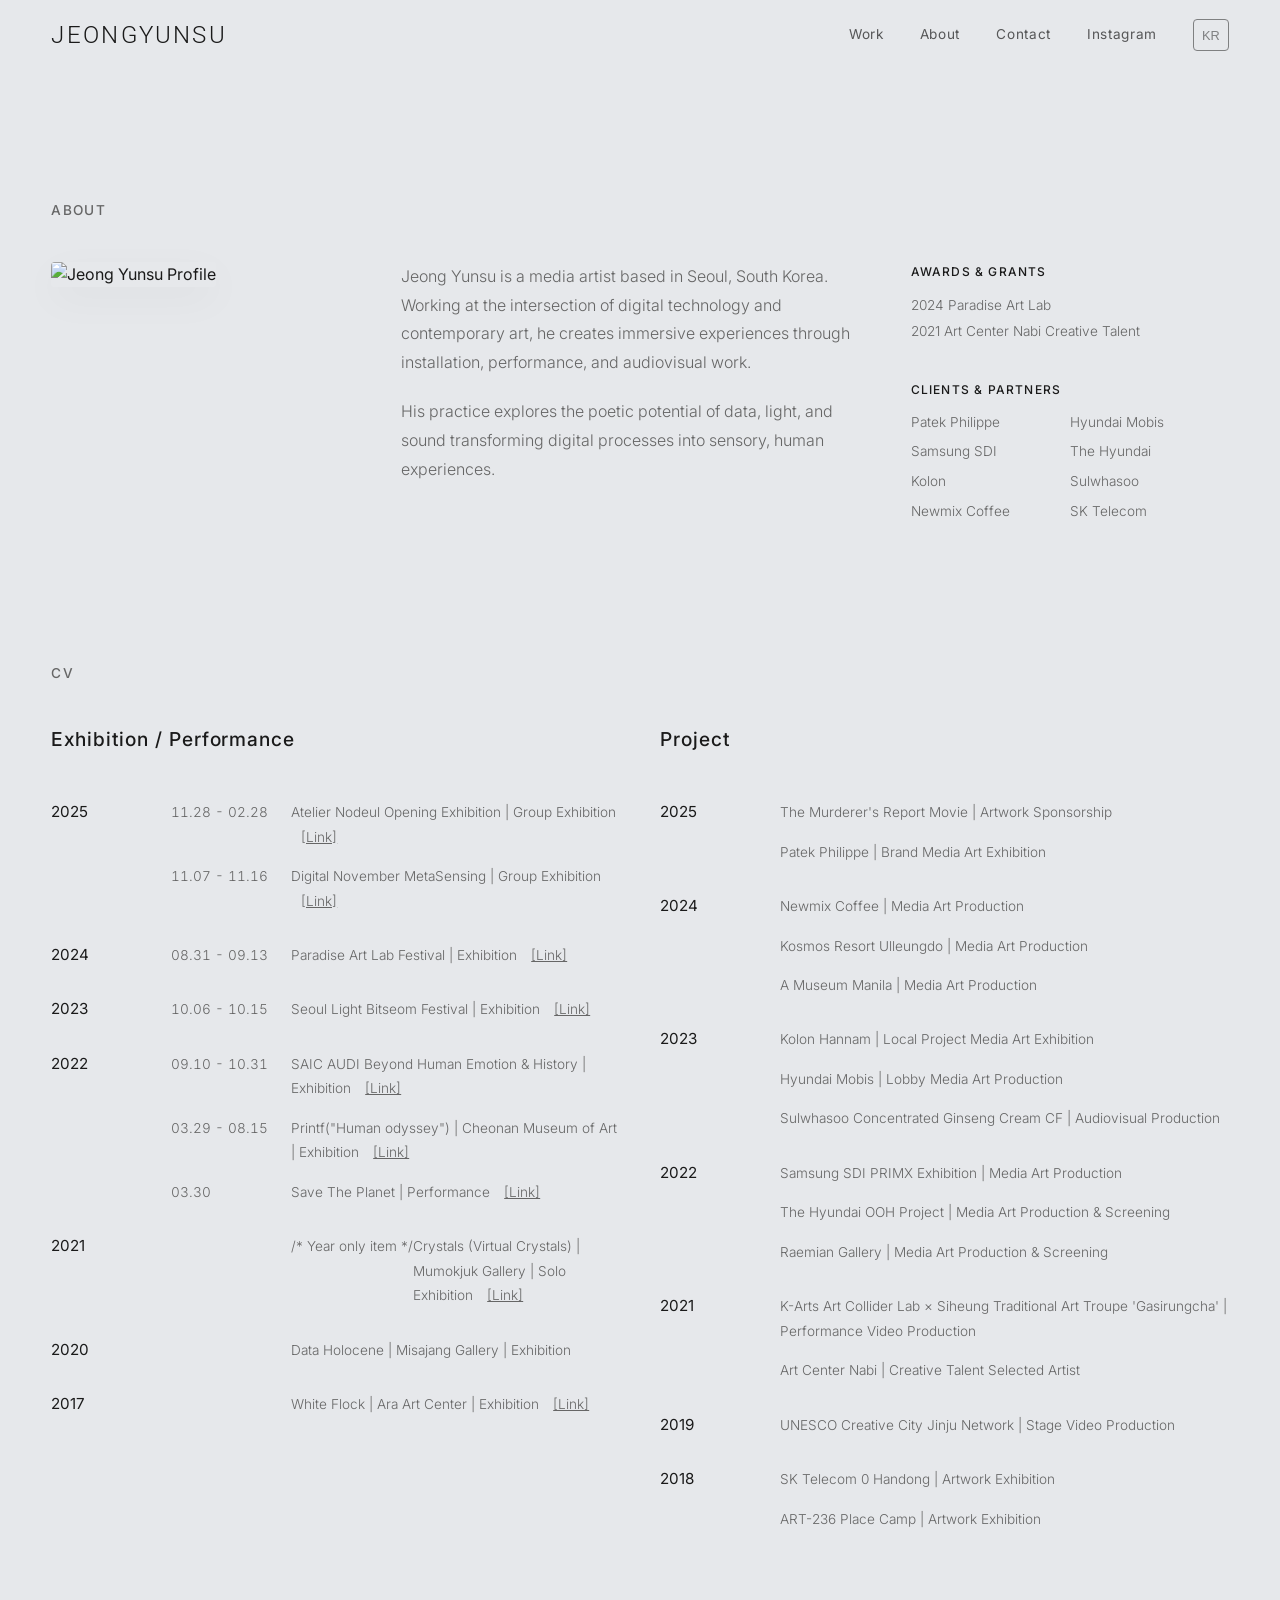
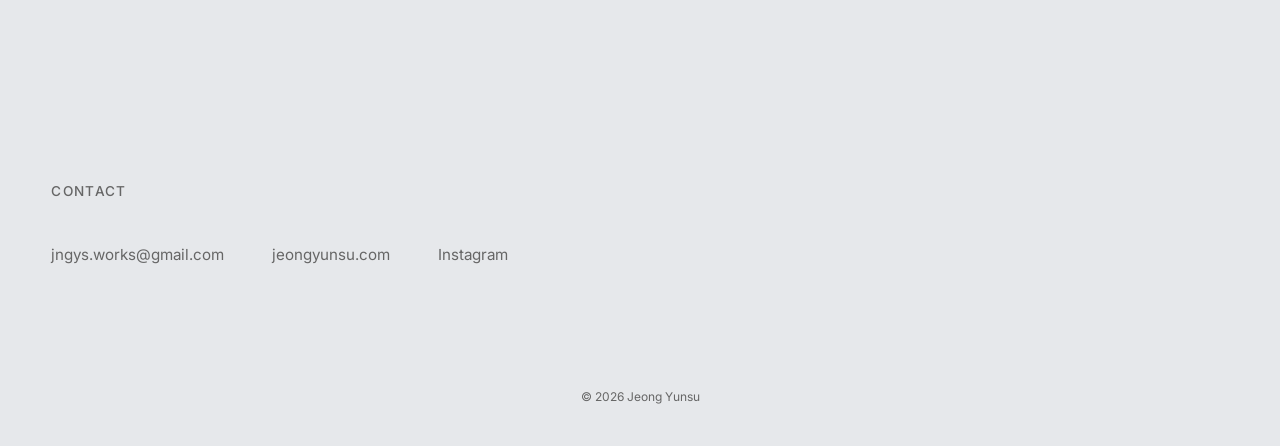
==== commit 0e21a2a1: "Add intro page and update contact email - New index.html intro scene (text left, 4:5 Crystals image " ====
--- a/about.html
+++ b/about.html
@@ -140,7 +140,7 @@
     <nav id="nav">
         <a href="index.html" class="nav-logo">JEONGYUNSU</a>
         <div class="nav-links">
-            <a href="index.html" class="nav-link" data-en="Work" data-ko="작업">Work</a>
+            <a href="work.html" class="nav-link" data-en="Work" data-ko="작업">Work</a>
             <a href="about.html" class="nav-link" data-en="About" data-ko="소개">About</a>
             <a href="#contact" class="nav-link" data-en="Contact" data-ko="연락처">Contact</a>
             <a href="https://instagram.com/j.eongyunsu" target="_blank" class="nav-link">Instagram</a>
@@ -153,7 +153,7 @@
 
     <!-- Mobile Nav Dropdown -->
     <div id="mobile-nav" class="mobile-nav">
-        <a href="index.html" class="mobile-nav-link" data-en="Work" data-ko="작업">Work</a>
+        <a href="work.html" class="mobile-nav-link" data-en="Work" data-ko="작업">Work</a>
         <a href="about.html" class="mobile-nav-link" data-en="About" data-ko="소개">About</a>
         <a href="#contact" class="mobile-nav-link" data-en="Contact" data-ko="연락처">Contact</a>
         <a href="https://instagram.com/j.eongyunsu" target="_blank" class="mobile-nav-link">Instagram</a>
@@ -284,7 +284,7 @@
                         <div class="cv-row">
                             <span class="cv-date"></span> /* Year only item */
                             <span class="cv-text">Crystals (Virtual Crystals) | Mumokjuk Gallery | Solo Exhibition <a
-                                    href="index.html#work/crystals"
+                                    href="work.html#work/crystals"
                                     class="cv-link">[Link]</a></span>
                         </div>
                     </div>
@@ -306,7 +306,7 @@
                         <div class="cv-row">
                             <span class="cv-date"></span>
                             <span class="cv-text">White Flock | Ara Art Center | Exhibition <a
-                                    href="index.html#work/white-flock"
+                                    href="work.html#work/white-flock"
                                     class="cv-link">[Link]</a></span>
                         </div>
                     </div>
@@ -414,7 +414,7 @@
     <section id="contact">
         <h2 class="section-title">Contact</h2>
         <div class="contact-content">
-            <a href="mailto:hello@jeongyunsu.com" class="contact-link" id="contact-email">hello@jeongyunsu.com</a>
+            <a href="mailto:jngys.works@gmail.com" class="contact-link" id="contact-email">jngys.works@gmail.com</a>
             <a href="https://jeongyunsu.com" target="_blank" class="contact-link"
                 id="contact-website">jeongyunsu.com</a>
             <a href="https://instagram.com/j.eongyunsu" target="_blank" class="contact-link" id="contact-instagram">Instagram</a>
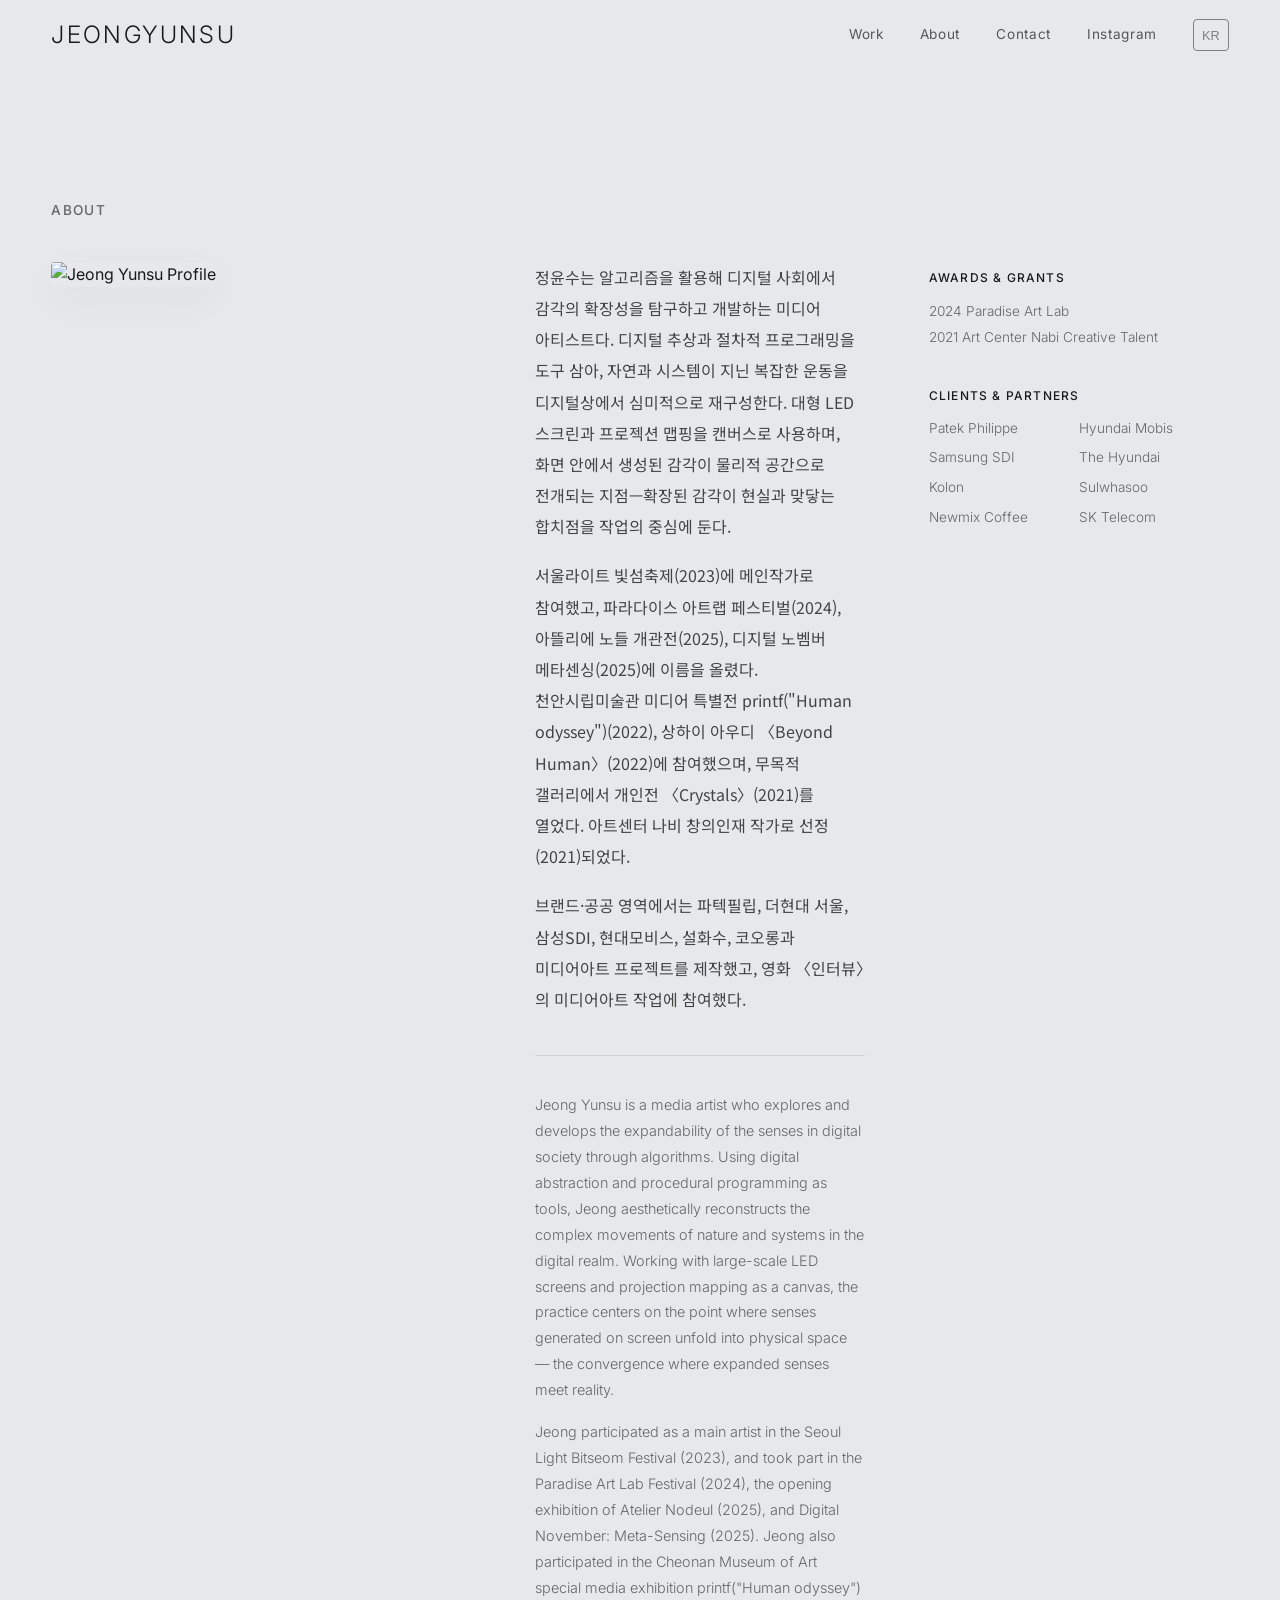
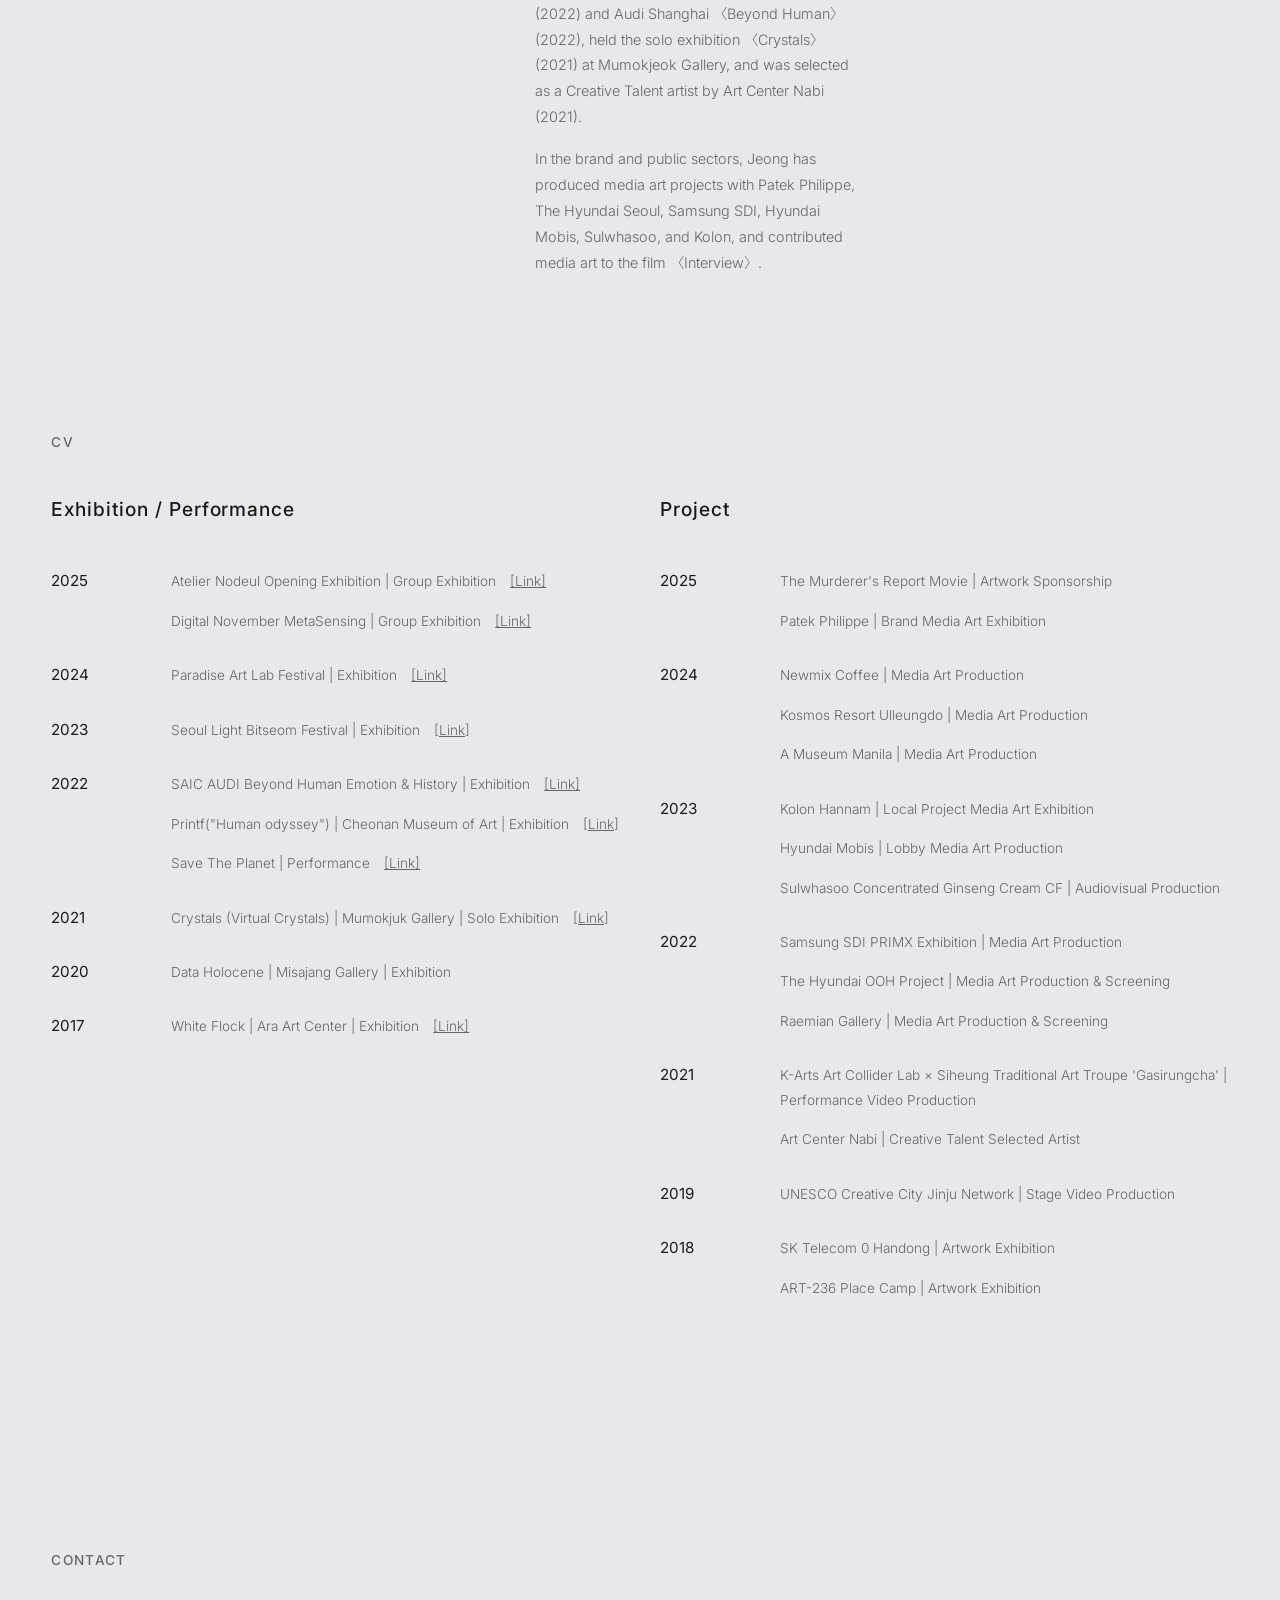
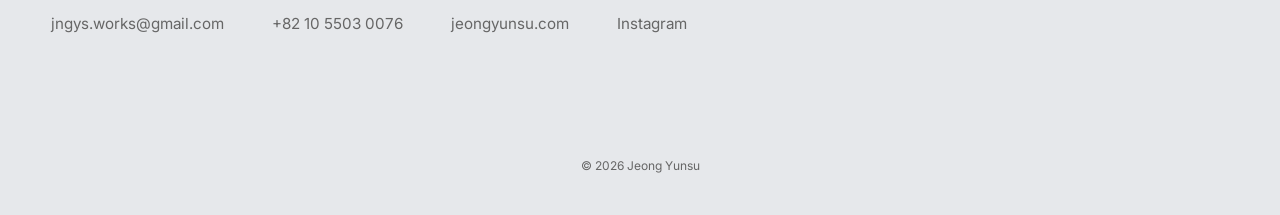
==== commit 5e5e04a3: "Refine intro, About bio, contact, favicon, and fonts - Intro: fixed creatorlink sizing, darker/large" ====
--- a/about.html
+++ b/about.html
@@ -4,6 +4,7 @@
 <head>
     <meta charset="UTF-8">
     <meta name="viewport" content="width=device-width, initial-scale=1.0">
+    <link rel="icon" type="image/png" href="/favicon.png">
     <title>About - Jeong Yunsu</title>
     <link href="https://fonts.googleapis.com/css2?family=Inter:wght@300;400;500;600&display=swap" rel="stylesheet">
     <link href="https://fonts.googleapis.com/css2?family=Roboto:wght@100;300;400;500;700;900&display=swap" rel="stylesheet">
@@ -59,6 +60,7 @@
         }
 
         .cv-date {
+            display: none; /* dates hidden for now; data kept in markup */
             flex: 0 0 120px;
             color: var(--text-muted);
             font-variant-numeric: tabular-nums;
@@ -86,9 +88,74 @@
             gap: 40px;
         }
 
+        /* About layout: photo | bio (KO + EN) | details */
+        #about .about-content {
+            grid-template-columns: minmax(240px, 420px) minmax(0, 680px) minmax(200px, 300px);
+            justify-content: start;
+            column-gap: clamp(48px, 5vw, 96px);
+        }
+
+        #about .about-image {
+            position: sticky;
+            top: 100px;
+        }
+
+        .about-bio .bio-ko p {
+            font-family: 'Noto Sans KR', var(--font);
+            font-size: 1rem;
+            font-weight: 400;
+            line-height: 1.95;
+            color: #444;
+            word-break: keep-all;
+            margin-bottom: 18px;
+        }
+
+        .about-bio .bio-en {
+            margin-top: 40px;
+            padding-top: 36px;
+            border-top: 1px solid rgba(0, 0, 0, 0.1);
+        }
+
+        .about-bio .bio-en p {
+            font-size: 0.9rem;
+            font-weight: 300;
+            line-height: 1.8;
+            color: var(--text-muted);
+            margin-bottom: 16px;
+        }
+
+        #about .about-details {
+            padding-top: 6px;
+        }
+
+        @media (max-width: 1100px) {
+            #about .about-content {
+                grid-template-columns: minmax(200px, 300px) minmax(0, 1fr);
+                gap: 48px;
+            }
+
+            #about .about-details {
+                grid-column: 2;
+            }
+        }
+
         @media (max-width: 768px) {
             body {
                 padding-top: 80px;
+            }
+
+            #about .about-content {
+                grid-template-columns: 1fr;
+                gap: 36px;
+            }
+
+            #about .about-image {
+                position: static;
+                max-width: 420px;
+            }
+
+            #about .about-details {
+                grid-column: auto;
             }
 
             .cv-wrapper {
@@ -143,7 +210,7 @@
             <a href="work.html" class="nav-link" data-en="Work" data-ko="작업">Work</a>
             <a href="about.html" class="nav-link" data-en="About" data-ko="소개">About</a>
             <a href="#contact" class="nav-link" data-en="Contact" data-ko="연락처">Contact</a>
-            <a href="https://instagram.com/j.eongyunsu" target="_blank" class="nav-link">Instagram</a>
+            <a href="https://www.instagram.com/jeongyunsu___/" target="_blank" class="nav-link">Instagram</a>
             <button id="lang-toggle" class="lang-toggle" aria-label="Toggle language">KR</button>
         </div>
         <button id="hamburger" class="hamburger" aria-label="Open menu">
@@ -156,7 +223,7 @@
         <a href="work.html" class="mobile-nav-link" data-en="Work" data-ko="작업">Work</a>
         <a href="about.html" class="mobile-nav-link" data-en="About" data-ko="소개">About</a>
         <a href="#contact" class="mobile-nav-link" data-en="Contact" data-ko="연락처">Contact</a>
-        <a href="https://instagram.com/j.eongyunsu" target="_blank" class="mobile-nav-link">Instagram</a>
+        <a href="https://www.instagram.com/jeongyunsu___/" target="_blank" class="mobile-nav-link">Instagram</a>
         <button id="lang-toggle-mobile" class="lang-toggle" aria-label="Toggle language">KR</button>
     </div>
 
@@ -168,17 +235,17 @@
                 <img src="https://res.cloudinary.com/dbgr7vngr/image/upload/v1773140546/jys_0290_v4sxk3.jpg"
                     alt="Jeong Yunsu Profile" loading="lazy">
             </div>
-            <div class="about-text">
-                <p data-en="Jeong Yunsu is a media artist based in Seoul, South Korea. Working at the intersection of digital technology and contemporary art, he creates immersive experiences through installation, performance, and audiovisual work."
-                    data-ko="정윤수는 대한민국 서울을 기반으로 활동하는 미디어 아티스트입니다. 디지털 기술과 현대 미술의 접점에서 설치, 퍼포먼스, 시청각 작업을 통해 몰입형 경험을 창조합니다.">
-                    Jeong Yunsu is a media artist based in Seoul, South Korea. Working at the intersection of digital
-                    technology and contemporary art, he creates immersive experiences through installation, performance,
-                    and audiovisual work.</p>
-                <p data-en="His practice explores the poetic potential of data, light, and sound transforming digital processes into sensory, human experiences."
-                    data-ko="그의 작업은 데이터, 빛, 소리의 시적인 잠재력을 탐구하며, 디지털 과정을 감각적이고 인간적인 경험으로 변환합니다.">His
-                    practice explores the
-                    poetic potential of data, light, and sound transforming digital processes
-                    into sensory, human experiences.</p>
+            <div class="about-text about-bio">
+                <div class="bio-ko" lang="ko">
+                    <p>정윤수는 알고리즘을 활용해 디지털 사회에서 감각의 확장성을 탐구하고 개발하는 미디어 아티스트다. 디지털 추상과 절차적 프로그래밍을 도구 삼아, 자연과 시스템이 지닌 복잡한 운동을 디지털상에서 심미적으로 재구성한다. 대형 LED 스크린과 프로젝션 맵핑을 캔버스로 사용하며, 화면 안에서 생성된 감각이 물리적 공간으로 전개되는 지점—확장된 감각이 현실과 맞닿는 합치점을 작업의 중심에 둔다.</p>
+                    <p>서울라이트 빛섬축제(2023)에 메인작가로 참여했고, 파라다이스 아트랩 페스티벌(2024), 아뜰리에 노들 개관전(2025), 디지털 노벰버 메타센싱(2025)에 이름을 올렸다. 천안시립미술관 미디어 특별전 printf("Human odyssey")(2022), 상하이 아우디 〈Beyond Human〉(2022)에 참여했으며, 무목적 갤러리에서 개인전 〈Crystals〉(2021)를 열었다. 아트센터 나비 창의인재 작가로 선정(2021)되었다.</p>
+                    <p>브랜드·공공 영역에서는 파텍필립, 더현대 서울, 삼성SDI, 현대모비스, 설화수, 코오롱과 미디어아트 프로젝트를 제작했고, 영화 〈인터뷰〉의 미디어아트 작업에 참여했다.</p>
+                </div>
+                <div class="bio-en" lang="en">
+                    <p>Jeong Yunsu is a media artist who explores and develops the expandability of the senses in digital society through algorithms. Using digital abstraction and procedural programming as tools, Jeong aesthetically reconstructs the complex movements of nature and systems in the digital realm. Working with large-scale LED screens and projection mapping as a canvas, the practice centers on the point where senses generated on screen unfold into physical space — the convergence where expanded senses meet reality.</p>
+                    <p>Jeong participated as a main artist in the Seoul Light Bitseom Festival (2023), and took part in the Paradise Art Lab Festival (2024), the opening exhibition of Atelier Nodeul (2025), and Digital November: Meta-Sensing (2025). Jeong also participated in the Cheonan Museum of Art special media exhibition printf("Human odyssey") (2022) and Audi Shanghai 〈Beyond Human〉 (2022), held the solo exhibition 〈Crystals〉 (2021) at Mumokjeok Gallery, and was selected as a Creative Talent artist by Art Center Nabi (2021).</p>
+                    <p>In the brand and public sectors, Jeong has produced media art projects with Patek Philippe, The Hyundai Seoul, Samsung SDI, Hyundai Mobis, Sulwhasoo, and Kolon, and contributed media art to the film 〈Interview〉.</p>
+                </div>
             </div>
             <div class="about-details">
                 <div class="about-block">
@@ -282,7 +349,7 @@
                     <div class="cv-year-col">2021</div>
                     <div class="cv-desc-col">
                         <div class="cv-row">
-                            <span class="cv-date"></span> /* Year only item */
+                            <span class="cv-date"></span>
                             <span class="cv-text">Crystals (Virtual Crystals) | Mumokjuk Gallery | Solo Exhibition <a
                                     href="work.html#work/crystals"
                                     class="cv-link">[Link]</a></span>
@@ -415,9 +482,10 @@
         <h2 class="section-title">Contact</h2>
         <div class="contact-content">
             <a href="mailto:jngys.works@gmail.com" class="contact-link" id="contact-email">jngys.works@gmail.com</a>
+            <a href="tel:+821055030076" class="contact-link" id="contact-phone">+82 10 5503 0076</a>
             <a href="https://jeongyunsu.com" target="_blank" class="contact-link"
                 id="contact-website">jeongyunsu.com</a>
-            <a href="https://instagram.com/j.eongyunsu" target="_blank" class="contact-link" id="contact-instagram">Instagram</a>
+            <a href="https://www.instagram.com/jeongyunsu___/" target="_blank" class="contact-link" id="contact-instagram">Instagram</a>
         </div>
     </section>
 
@@ -429,4 +497,4 @@
     <script src="script.js"></script>
 </body>
 
-</html>+</html>
--- a/style.css
+++ b/style.css
@@ -78,7 +78,7 @@
 }
 
 .nav-logo {
-    font-family: 'Roboto', sans-serif;
+    font-family: var(--font);
     font-size: 1.5rem;
     font-weight: 300;
     letter-spacing: 0.1em;
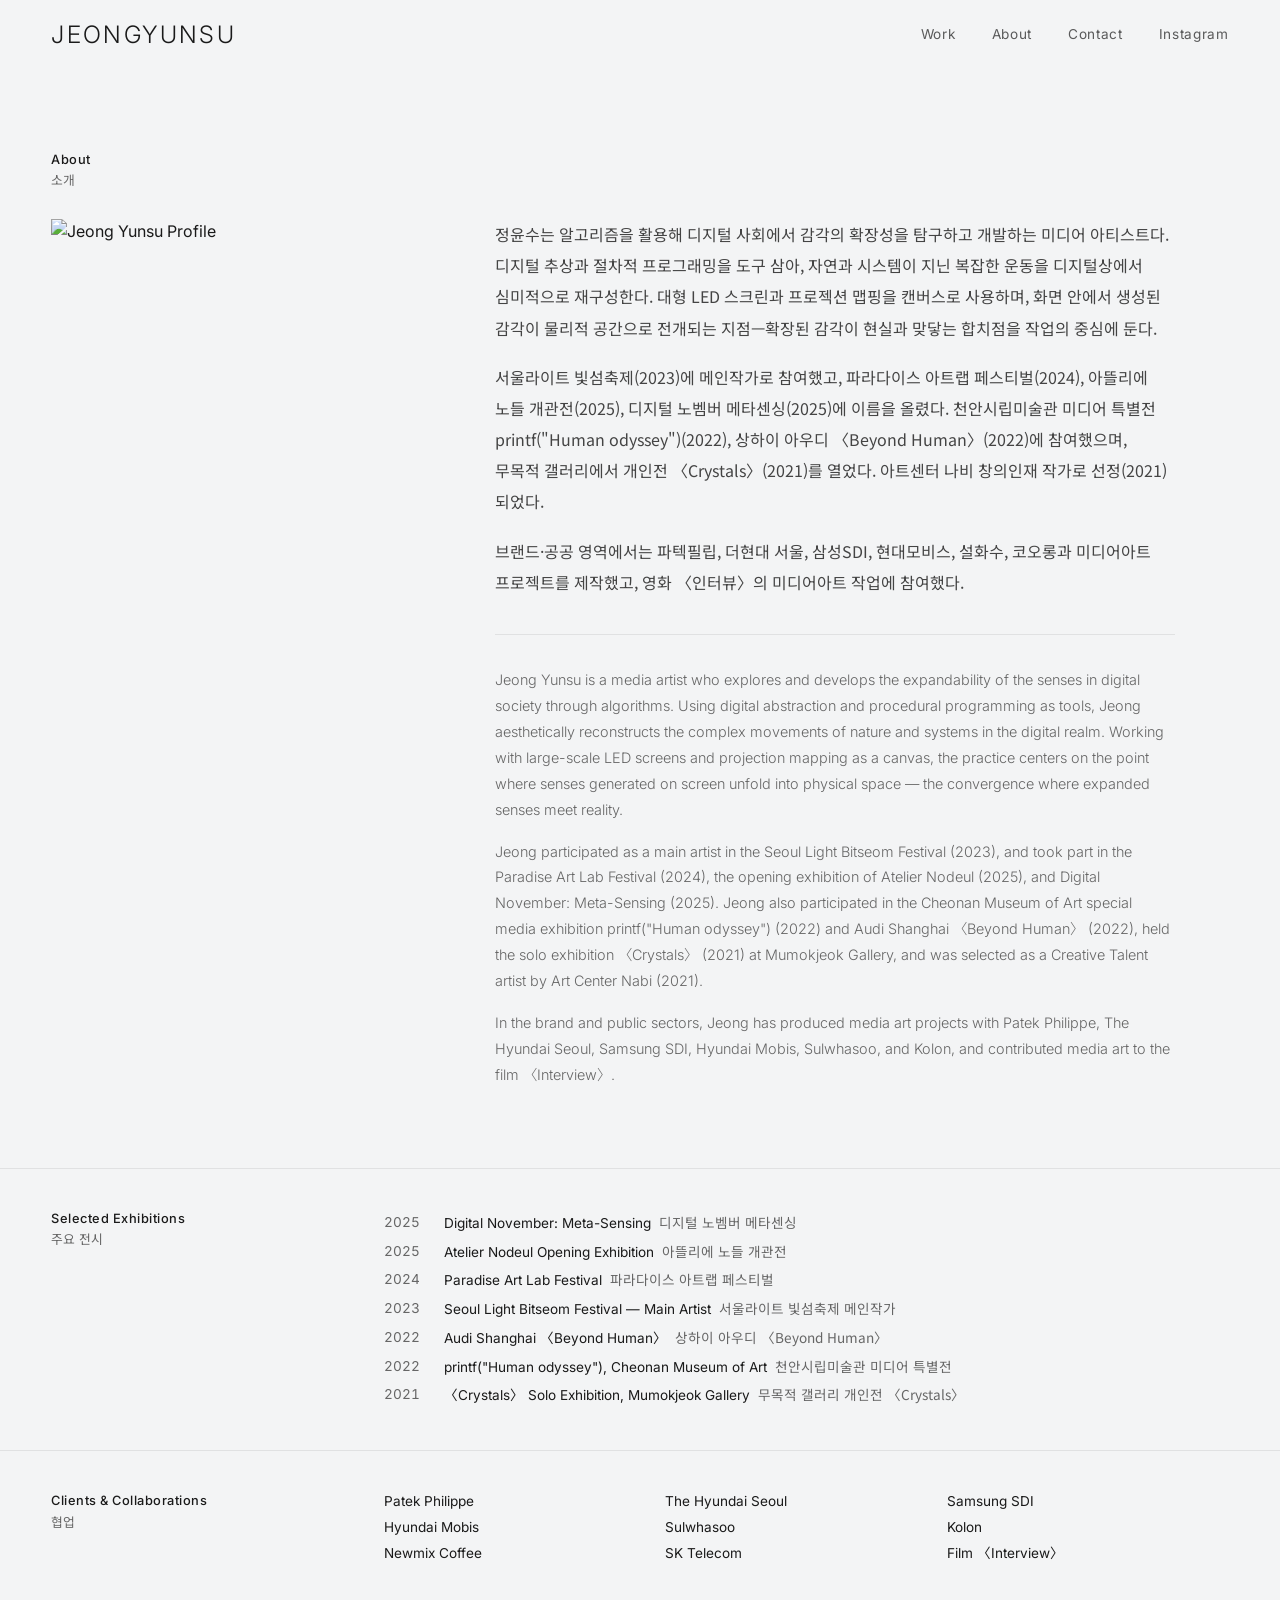
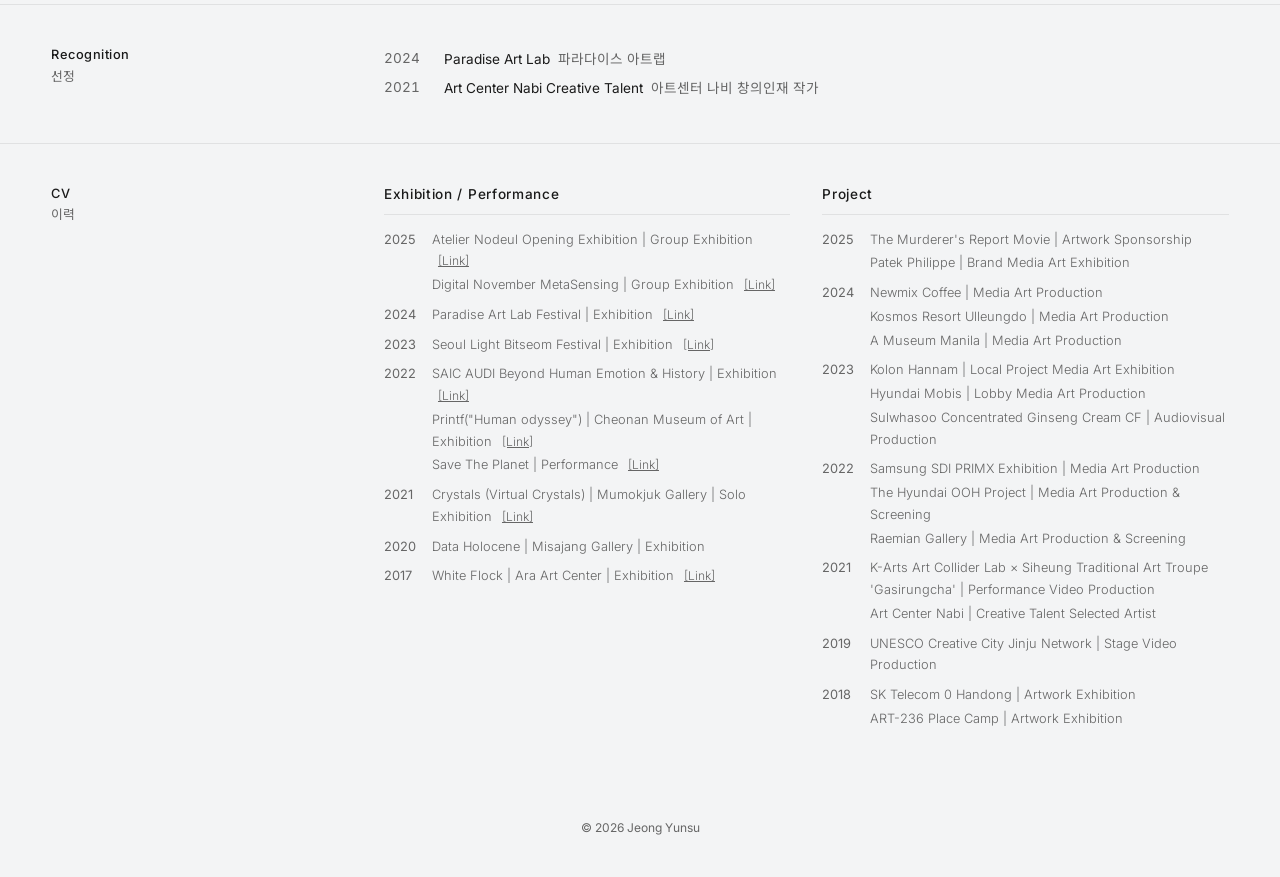
==== commit 79fdbfd1: "Redesign About, work detail popup, and add Contact page - About: title, photo | bilingual bio, compa" ====
--- a/about.html
+++ b/about.html
@@ -88,74 +88,270 @@
             gap: 40px;
         }
 
-        /* About layout: photo | bio (KO + EN) | details */
-        #about .about-content {
-            grid-template-columns: minmax(240px, 420px) minmax(0, 680px) minmax(200px, 300px);
-            justify-content: start;
-            column-gap: clamp(48px, 5vw, 96px);
-        }
-
-        #about .about-image {
-            position: sticky;
-            top: 100px;
-        }
-
-        .about-bio .bio-ko p {
+        /* =============================================
+           ABOUT — restrained label | content rows
+           ============================================= */
+        body {
+            padding-top: 0;
+        }
+
+        [lang="ko"] {
             font-family: 'Noto Sans KR', var(--font);
+            word-break: keep-all;
+        }
+
+        .ab-row,
+        .ab-cv,
+        .ab-contact {
+            max-width: 1400px;
+            margin: 0 auto;
+            box-sizing: border-box;
+            display: grid;
+            grid-template-columns: minmax(160px, 1fr) minmax(0, 3fr);
+            column-gap: clamp(24px, 4vw, 72px);
+            padding: 40px var(--padding);
+            border-top: 1px solid rgba(0, 0, 0, 0.08);
+        }
+
+        /* override #about / #contact padding from style.css */
+        #about.ab-row,
+        #contact.ab-contact {
+            padding: 40px var(--padding);
+        }
+
+        .ab-first {
+            margin-top: 110px;
+            border-top: none;
+        }
+
+        .ab-label {
+            font-size: 0.8rem;
+            font-weight: 500;
+            letter-spacing: 0.04em;
+            color: var(--text-color);
+            margin: 0;
+            line-height: 1.6;
+        }
+
+        .ab-label span {
+            display: block;
+            font-weight: 400;
+            letter-spacing: 0;
+            color: var(--text-muted);
+        }
+
+        .ab-body {
+            min-width: 0;
+            max-width: 820px;
+        }
+
+        /* Profile — photo | bilingual bio (as previous version) */
+        .ab-page-head {
+            max-width: 1400px;
+            margin: 150px auto 0;
+            padding: 0 var(--padding);
+            box-sizing: border-box;
+        }
+
+        /* same look as the section labels (.ab-label), only adds spacing below */
+        .ab-page-title {
+            margin-bottom: 28px;
+        }
+
+        .ab-intro {
+            max-width: 1400px;
+            margin: 0 auto;
+            box-sizing: border-box;
+            display: grid;
+            grid-template-columns: minmax(220px, 380px) minmax(0, 680px);
+            column-gap: clamp(40px, 5vw, 88px);
+            align-items: start;
+        }
+
+        #about.ab-intro {
+            padding: 0 var(--padding) 64px;
+        }
+
+        .ab-portrait {
+            margin: 0;
+        }
+
+        .ab-portrait img {
+            width: 100%;
+            aspect-ratio: 3 / 4;
+            object-fit: cover;
+            display: block;
+        }
+
+        .ab-bio .bio-ko p {
             font-size: 1rem;
             font-weight: 400;
             line-height: 1.95;
             color: #444;
-            word-break: keep-all;
-            margin-bottom: 18px;
-        }
-
-        .about-bio .bio-en {
-            margin-top: 40px;
-            padding-top: 36px;
-            border-top: 1px solid rgba(0, 0, 0, 0.1);
-        }
-
-        .about-bio .bio-en p {
+            margin: 0 0 18px;
+        }
+
+        .ab-bio .bio-en {
+            margin-top: 36px;
+            padding-top: 32px;
+            border-top: 1px solid rgba(0, 0, 0, 0.08);
+        }
+
+        .ab-bio .bio-en p {
             font-size: 0.9rem;
             font-weight: 300;
             line-height: 1.8;
             color: var(--text-muted);
-            margin-bottom: 16px;
-        }
-
-        #about .about-details {
-            padding-top: 6px;
+            margin: 0 0 16px;
+        }
+        /* Year lists */
+        .ab-list {
+            list-style: none;
+            margin: 0;
+            padding: 0;
+        }
+
+        .ab-list li {
+            display: grid;
+            grid-template-columns: 48px minmax(0, 1fr);
+            gap: 12px;
+            padding: 3px 0;
+            font-size: 0.85rem;
+            line-height: 1.6;
+        }
+
+        .ab-year {
+            color: var(--text-muted);
+            font-variant-numeric: tabular-nums;
+        }
+
+        .ab-name {
+            color: var(--text-color);
+        }
+
+        .ab-name span {
+            display: inline;
+            margin-left: 8px;
+            color: var(--text-muted);
+        }
+
+        /* Clients */
+        .ab-clients {
+            list-style: none;
+            margin: 0;
+            padding: 0;
+            display: grid;
+            grid-template-columns: repeat(3, minmax(0, 1fr));
+            gap: 4px 24px;
+        }
+
+        .ab-clients li {
+            font-size: 0.85rem;
+            line-height: 1.6;
+            color: var(--text-color);
+        }
+
+        /* CV — compact */
+        .ab-cv .cv-wrapper {
+            padding: 0 !important;
+            gap: 32px;
+        }
+
+        .ab-cv .cv-category {
+            margin-bottom: 0;
+        }
+
+        .ab-cv .cv-category h3 {
+            font-size: 0.85rem;
+            margin-bottom: 14px;
+            padding-bottom: 8px;
+            border-bottom: 1px solid rgba(0, 0, 0, 0.08);
+        }
+
+        .ab-cv .cv-group-year {
+            margin-bottom: 8px;
+        }
+
+        .ab-cv .cv-year-col {
+            flex: 0 0 48px;
+            font-size: 0.8rem;
+            color: var(--text-muted);
+            line-height: 1.7;
+        }
+
+        .ab-cv .cv-desc-col {
+            gap: 2px;
+        }
+
+        .ab-cv .cv-row {
+            font-size: 0.8rem;
+            line-height: 1.7;
+        }
+
+        .ab-cv .cv-link {
+            font-size: 0.75rem;
+            margin-left: 6px;
+        }
+
+        /* Contact */
+        .ab-contact-links {
+            display: flex;
+            flex-wrap: wrap;
+            gap: 6px 32px;
+        }
+
+        .ab-contact-links a {
+            font-size: 0.85rem;
+            color: var(--text-color);
+            transition: opacity 0.3s;
+        }
+
+        .ab-contact-links a:hover {
+            opacity: 0.5;
         }
 
         @media (max-width: 1100px) {
-            #about .about-content {
-                grid-template-columns: minmax(200px, 300px) minmax(0, 1fr);
-                gap: 48px;
-            }
-
-            #about .about-details {
-                grid-column: 2;
+            .ab-clients {
+                grid-template-columns: repeat(2, minmax(0, 1fr));
             }
         }
 
         @media (max-width: 768px) {
-            body {
-                padding-top: 80px;
-            }
-
-            #about .about-content {
+            .ab-page-head {
+                margin-top: 100px;
+            }
+
+            .ab-intro {
                 grid-template-columns: 1fr;
-                gap: 36px;
-            }
-
-            #about .about-image {
-                position: static;
-                max-width: 420px;
-            }
-
-            #about .about-details {
-                grid-column: auto;
+                row-gap: 28px;
+            }
+
+            .ab-portrait {
+                max-width: 320px;
+            }
+
+            .ab-row,
+            .ab-cv,
+            .ab-contact {
+                grid-template-columns: 1fr;
+                row-gap: 14px;
+                padding-top: 28px;
+                padding-bottom: 28px;
+            }
+
+            .ab-profile {
+                grid-template-columns: 1fr;
+                gap: 20px;
+            }
+
+            .ab-portrait {
+                max-width: 200px;
+            }
+
+            .ab-name span,
+            .ab-item-title span {
+                display: block;
+                margin-left: 0;
             }
 
             .cv-wrapper {
@@ -209,9 +405,8 @@
         <div class="nav-links">
             <a href="work.html" class="nav-link" data-en="Work" data-ko="작업">Work</a>
             <a href="about.html" class="nav-link" data-en="About" data-ko="소개">About</a>
-            <a href="#contact" class="nav-link" data-en="Contact" data-ko="연락처">Contact</a>
+            <a href="contact.html" class="nav-link" data-en="Contact" data-ko="연락처">Contact</a>
             <a href="https://www.instagram.com/jeongyunsu___/" target="_blank" class="nav-link">Instagram</a>
-            <button id="lang-toggle" class="lang-toggle" aria-label="Toggle language">KR</button>
         </div>
         <button id="hamburger" class="hamburger" aria-label="Open menu">
             <span></span><span></span>
@@ -222,59 +417,80 @@
     <div id="mobile-nav" class="mobile-nav">
         <a href="work.html" class="mobile-nav-link" data-en="Work" data-ko="작업">Work</a>
         <a href="about.html" class="mobile-nav-link" data-en="About" data-ko="소개">About</a>
-        <a href="#contact" class="mobile-nav-link" data-en="Contact" data-ko="연락처">Contact</a>
+        <a href="contact.html" class="mobile-nav-link" data-en="Contact" data-ko="연락처">Contact</a>
         <a href="https://www.instagram.com/jeongyunsu___/" target="_blank" class="mobile-nav-link">Instagram</a>
-        <button id="lang-toggle-mobile" class="lang-toggle" aria-label="Toggle language">KR</button>
     </div>
 
-    <!-- About Section -->
-    <section id="about">
-        <h2 class="section-title">About</h2>
-        <div class="about-content">
-            <div class="about-image">
-                <img src="https://res.cloudinary.com/dbgr7vngr/image/upload/v1773140546/jys_0290_v4sxk3.jpg"
-                    alt="Jeong Yunsu Profile" loading="lazy">
+    <!-- About — page title -->
+    <header class="ab-page-head"><h1 class="ab-label ab-page-title">About<span lang="ko">소개</span></h1></header>
+
+    <!-- About — profile (photo | bilingual bio) -->
+    <section id="about" class="ab-intro">
+        <figure class="ab-portrait">
+            <img src="https://res.cloudinary.com/dbgr7vngr/image/upload/w_900,q_auto,f_auto/v1773140546/jys_0290_v4sxk3.jpg"
+                alt="Jeong Yunsu Profile" loading="lazy">
+        </figure>
+        <div class="ab-bio">
+            <div class="bio-ko" lang="ko">
+                <p>정윤수는 알고리즘을 활용해 디지털 사회에서 감각의 확장성을 탐구하고 개발하는 미디어 아티스트다. 디지털 추상과 절차적 프로그래밍을 도구 삼아, 자연과 시스템이 지닌 복잡한 운동을 디지털상에서 심미적으로 재구성한다. 대형 LED 스크린과 프로젝션 맵핑을 캔버스로 사용하며, 화면 안에서 생성된 감각이 물리적 공간으로 전개되는 지점—확장된 감각이 현실과 맞닿는 합치점을 작업의 중심에 둔다.</p>
+                <p>서울라이트 빛섬축제(2023)에 메인작가로 참여했고, 파라다이스 아트랩 페스티벌(2024), 아뜰리에 노들 개관전(2025), 디지털 노벰버 메타센싱(2025)에 이름을 올렸다. 천안시립미술관 미디어 특별전 printf("Human odyssey")(2022), 상하이 아우디 〈Beyond Human〉(2022)에 참여했으며, 무목적 갤러리에서 개인전 〈Crystals〉(2021)를 열었다. 아트센터 나비 창의인재 작가로 선정(2021)되었다.</p>
+                <p>브랜드·공공 영역에서는 파텍필립, 더현대 서울, 삼성SDI, 현대모비스, 설화수, 코오롱과 미디어아트 프로젝트를 제작했고, 영화 〈인터뷰〉의 미디어아트 작업에 참여했다.</p>
             </div>
-            <div class="about-text about-bio">
-                <div class="bio-ko" lang="ko">
-                    <p>정윤수는 알고리즘을 활용해 디지털 사회에서 감각의 확장성을 탐구하고 개발하는 미디어 아티스트다. 디지털 추상과 절차적 프로그래밍을 도구 삼아, 자연과 시스템이 지닌 복잡한 운동을 디지털상에서 심미적으로 재구성한다. 대형 LED 스크린과 프로젝션 맵핑을 캔버스로 사용하며, 화면 안에서 생성된 감각이 물리적 공간으로 전개되는 지점—확장된 감각이 현실과 맞닿는 합치점을 작업의 중심에 둔다.</p>
-                    <p>서울라이트 빛섬축제(2023)에 메인작가로 참여했고, 파라다이스 아트랩 페스티벌(2024), 아뜰리에 노들 개관전(2025), 디지털 노벰버 메타센싱(2025)에 이름을 올렸다. 천안시립미술관 미디어 특별전 printf("Human odyssey")(2022), 상하이 아우디 〈Beyond Human〉(2022)에 참여했으며, 무목적 갤러리에서 개인전 〈Crystals〉(2021)를 열었다. 아트센터 나비 창의인재 작가로 선정(2021)되었다.</p>
-                    <p>브랜드·공공 영역에서는 파텍필립, 더현대 서울, 삼성SDI, 현대모비스, 설화수, 코오롱과 미디어아트 프로젝트를 제작했고, 영화 〈인터뷰〉의 미디어아트 작업에 참여했다.</p>
-                </div>
-                <div class="bio-en" lang="en">
-                    <p>Jeong Yunsu is a media artist who explores and develops the expandability of the senses in digital society through algorithms. Using digital abstraction and procedural programming as tools, Jeong aesthetically reconstructs the complex movements of nature and systems in the digital realm. Working with large-scale LED screens and projection mapping as a canvas, the practice centers on the point where senses generated on screen unfold into physical space — the convergence where expanded senses meet reality.</p>
-                    <p>Jeong participated as a main artist in the Seoul Light Bitseom Festival (2023), and took part in the Paradise Art Lab Festival (2024), the opening exhibition of Atelier Nodeul (2025), and Digital November: Meta-Sensing (2025). Jeong also participated in the Cheonan Museum of Art special media exhibition printf("Human odyssey") (2022) and Audi Shanghai 〈Beyond Human〉 (2022), held the solo exhibition 〈Crystals〉 (2021) at Mumokjeok Gallery, and was selected as a Creative Talent artist by Art Center Nabi (2021).</p>
-                    <p>In the brand and public sectors, Jeong has produced media art projects with Patek Philippe, The Hyundai Seoul, Samsung SDI, Hyundai Mobis, Sulwhasoo, and Kolon, and contributed media art to the film 〈Interview〉.</p>
-                </div>
-            </div>
-            <div class="about-details">
-                <div class="about-block">
-                    <span class="about-label" data-en="Awards & Grants" data-ko="수상 및 선정 경력">Awards & Grants</span>
-                    <ul class="about-list">
-                        <li><span data-en="2024 Paradise Art Lab" data-ko="2024 파라다이스 아트랩">2024 Paradise Art Lab</span></li>
-                        <li><span data-en="2021 Art Center Nabi Creative Talent" data-ko="2021 아트센터 나비 창의인재 사업">2021 Art Center Nabi Creative Talent</span></li>
-                    </ul>
-                </div>
-                <div class="about-block">
-                    <span class="about-label" data-en="Clients & Partners" data-ko="파트너사">Clients & Partners</span>
-                    <div class="client-grid">
-                        <span data-en="Patek Philippe" data-ko="파텍필립">Patek Philippe</span>
-                        <span data-en="Hyundai Mobis" data-ko="현대모비스">Hyundai Mobis</span>
-                        <span data-en="Samsung SDI" data-ko="삼성 SDI">Samsung SDI</span>
-                        <span data-en="The Hyundai" data-ko="더현대">The Hyundai</span>
-                        <span data-en="Kolon" data-ko="코오롱">Kolon</span>
-                        <span data-en="Sulwhasoo" data-ko="설화수">Sulwhasoo</span>
-                        <span data-en="Newmix Coffee" data-ko="뉴믹스 커피">Newmix Coffee</span>
-                        <span data-en="SK Telecom" data-ko="SK텔레콤">SK Telecom</span>
-                    </div>
-                </div>
+            <div class="bio-en" lang="en">
+                <p>Jeong Yunsu is a media artist who explores and develops the expandability of the senses in digital society through algorithms. Using digital abstraction and procedural programming as tools, Jeong aesthetically reconstructs the complex movements of nature and systems in the digital realm. Working with large-scale LED screens and projection mapping as a canvas, the practice centers on the point where senses generated on screen unfold into physical space — the convergence where expanded senses meet reality.</p>
+                <p>Jeong participated as a main artist in the Seoul Light Bitseom Festival (2023), and took part in the Paradise Art Lab Festival (2024), the opening exhibition of Atelier Nodeul (2025), and Digital November: Meta-Sensing (2025). Jeong also participated in the Cheonan Museum of Art special media exhibition printf("Human odyssey") (2022) and Audi Shanghai 〈Beyond Human〉 (2022), held the solo exhibition 〈Crystals〉 (2021) at Mumokjeok Gallery, and was selected as a Creative Talent artist by Art Center Nabi (2021).</p>
+                <p>In the brand and public sectors, Jeong has produced media art projects with Patek Philippe, The Hyundai Seoul, Samsung SDI, Hyundai Mobis, Sulwhasoo, and Kolon, and contributed media art to the film 〈Interview〉.</p>
             </div>
         </div>
     </section>
+    <!-- Selected exhibitions -->
+    <section class="ab-row">
+        <h2 class="ab-label">Selected Exhibitions<span lang="ko">주요 전시</span></h2>
+        <div class="ab-body">
+            <ul class="ab-list">
+                <li><span class="ab-year">2025</span><span class="ab-name">Digital November: Meta-Sensing<span lang="ko">디지털 노벰버 메타센싱</span></span></li>
+                <li><span class="ab-year">2025</span><span class="ab-name">Atelier Nodeul Opening Exhibition<span lang="ko">아뜰리에 노들 개관전</span></span></li>
+                <li><span class="ab-year">2024</span><span class="ab-name">Paradise Art Lab Festival<span lang="ko">파라다이스 아트랩 페스티벌</span></span></li>
+                <li><span class="ab-year">2023</span><span class="ab-name">Seoul Light Bitseom Festival — Main Artist<span lang="ko">서울라이트 빛섬축제 메인작가</span></span></li>
+                <li><span class="ab-year">2022</span><span class="ab-name">Audi Shanghai 〈Beyond Human〉<span lang="ko">상하이 아우디 〈Beyond Human〉</span></span></li>
+                <li><span class="ab-year">2022</span><span class="ab-name">printf("Human odyssey"), Cheonan Museum of Art<span lang="ko">천안시립미술관 미디어 특별전</span></span></li>
+                <li><span class="ab-year">2021</span><span class="ab-name">〈Crystals〉 Solo Exhibition, Mumokjeok Gallery<span lang="ko">무목적 갤러리 개인전 〈Crystals〉</span></span></li>
+            </ul>
+        </div>
+    </section>
+
+    <!-- Clients -->
+    <section class="ab-row">
+        <h2 class="ab-label">Clients &amp; Collaborations<span lang="ko">협업</span></h2>
+        <div class="ab-body">
+            <ul class="ab-clients">
+                <li>Patek Philippe</li>
+                <li>The Hyundai Seoul</li>
+                <li>Samsung SDI</li>
+                <li>Hyundai Mobis</li>
+                <li>Sulwhasoo</li>
+                <li>Kolon</li>
+                <li>Newmix Coffee</li>
+                <li>SK Telecom</li>
+                <li>Film 〈Interview〉</li>
+            </ul>
+        </div>
+    </section>
+
+    <!-- Recognition -->
+    <section class="ab-row">
+        <h2 class="ab-label">Recognition<span lang="ko">선정</span></h2>
+        <div class="ab-body">
+            <ul class="ab-list">
+                <li><span class="ab-year">2024</span><span class="ab-name">Paradise Art Lab<span lang="ko">파라다이스 아트랩</span></span></li>
+                <li><span class="ab-year">2021</span><span class="ab-name">Art Center Nabi Creative Talent<span lang="ko">아트센터 나비 창의인재 작가</span></span></li>
+            </ul>
+        </div>
+    </section>
 
     <!-- CV Section -->
-    <section id="cv" style="padding-bottom: 80px; margin-top: 60px;">
-        <h2 class="section-title">CV</h2>
+    <section id="cv" class="ab-cv">
+        <h2 class="ab-label">CV<span lang="ko">이력</span></h2>
         <div class="cv-wrapper" style="padding: 0 var(--padding);">
 
             <div class="cv-category">
@@ -477,18 +693,6 @@
         </div>
     </section>
 
-    <!-- Contact Section -->
-    <section id="contact">
-        <h2 class="section-title">Contact</h2>
-        <div class="contact-content">
-            <a href="mailto:jngys.works@gmail.com" class="contact-link" id="contact-email">jngys.works@gmail.com</a>
-            <a href="tel:+821055030076" class="contact-link" id="contact-phone">+82 10 5503 0076</a>
-            <a href="https://jeongyunsu.com" target="_blank" class="contact-link"
-                id="contact-website">jeongyunsu.com</a>
-            <a href="https://www.instagram.com/jeongyunsu___/" target="_blank" class="contact-link" id="contact-instagram">Instagram</a>
-        </div>
-    </section>
-
     <!-- Footer -->
     <footer id="footer">
         <span>&copy; 2026 Jeong Yunsu</span>
--- a/style.css
+++ b/style.css
@@ -30,7 +30,7 @@
     --orb-3: #e8ebf0;
     /* sky-50 */
 
-    --bg-base: #e6e8eb;
+    --bg-base: #f3f4f5;
     /* 사진 톤과 매칭되는 차분한 쿨 그레이 계열 */
     --font: 'Inter', 'Noto Sans KR', -apple-system, BlinkMacSystemFont, sans-serif;
     --padding: clamp(24px, 4vw, 60px);
@@ -238,34 +238,31 @@
     margin-bottom: 32px;
 }
 
-/* Default JS expanded state assumes left is expanded initially */
-.pane-left .works-grid-inner {
-    columns: 2;
+/* Row-first masonry: a CSS grid whose items span rows by their height
+   (set in script.js), so order reads left→right, then down */
+.works-grid-inner {
+    display: grid;
+    grid-template-columns: 1fr;
+    grid-auto-rows: 4px;
     column-gap: 16px;
-}
-
-.pane-right .works-grid-inner {
-    columns: 1;
-}
-
-/* When Javascript adds .expand-right to .split-section */
-.split-section.expand-right .pane-left .works-grid-inner {
-    columns: 1;
-}
+    align-items: start;
+}
+
+.work-card {
+    margin-bottom: 0;
+}
+
+.pane-left .works-grid-inner,
+.split-section.expand-left .pane-left .works-grid-inner,
 .split-section.expand-right .pane-right .works-grid-inner {
-    columns: 2;
-    column-gap: 16px;
-}
-
-/* Explicit left expansion */
-.split-section.expand-left .pane-left .works-grid-inner {
-    columns: 2;
-    column-gap: 16px;
-}
+    grid-template-columns: 1fr 1fr;
+}
+
+.pane-right .works-grid-inner,
+.split-section.expand-right .pane-left .works-grid-inner,
 .split-section.expand-left .pane-right .works-grid-inner {
-    columns: 1;
-}
-
+    grid-template-columns: 1fr;
+}
 .work-card:hover {
     transform: translateY(-4px);
 }
@@ -422,22 +419,18 @@
 }
 
 /* =============================================
-   WORK MODAL
+   WORK DETAIL — popup window
+   title → hero → image | text → justified image rows → info → more
    ============================================= */
 .work-modal {
     display: none;
     position: fixed;
     z-index: 1000;
-    left: 0;
-    top: 0;
-    width: 100%;
-    height: 100%;
+    inset: 0;
     overflow-y: auto;
-    background-color: rgba(255, 255, 255, 0.4);
-    backdrop-filter: blur(8px);
-    -webkit-backdrop-filter: blur(8px);
+    background: rgba(20, 20, 20, 0.55);
     opacity: 0;
-    transition: opacity 0.4s ease;
+    transition: opacity 0.35s ease;
 }
 
 .work-modal.show {
@@ -446,17 +439,15 @@
 }
 
 .work-modal-content {
-    background-color: var(--bg-base);
-    margin: 5% auto;
-    padding: clamp(24px, 4vw, 40px);
-    border: 1px solid var(--glass-border);
-    width: 90%;
-    max-width: 1400px;
-    border-radius: 8px;
-    box-shadow: 0 24px 48px rgba(0, 0, 0, 0.1);
     position: relative;
-    transform: translateY(20px);
-    transition: transform 0.4s ease;
+    width: min(92vw, 1320px);
+    margin: 5vh auto;
+    padding: clamp(28px, 4vw, 56px);
+    box-sizing: border-box;
+    background: #fff;
+    box-shadow: 0 24px 60px rgba(0, 0, 0, 0.12);
+    transform: translateY(16px);
+    transition: transform 0.35s ease;
 }
 
 .work-modal.show .work-modal-content {
@@ -466,122 +457,268 @@
 .modal-close-wrapper {
     position: sticky;
     top: 0;
-    width: 100%;
     height: 0;
     z-index: 1100;
-    pointer-events: none; /* Let clicks pass through empty space */
+    pointer-events: none;
 }
 
 .close-modal {
-    color: var(--text-color);
     position: absolute;
-    top: 24px;
-    right: 32px;
-    font-size: 40px;
+    top: 16px;
+    right: 24px;
+    font-size: 36px;
     font-weight: 300;
+    line-height: 1;
+    color: #fff;
+    text-shadow: 0 1px 6px rgba(0, 0, 0, 0.3);
     cursor: pointer;
-    transition: color 0.3s;
-    line-height: 1;
-    pointer-events: auto; /* Re-enable clicks on the button */
+    pointer-events: auto;
+    transition: opacity 0.3s;
 }
 
 .close-modal:hover {
-    color: var(--text-color);
-}
-
-.modal-main-img {
-    width: 100%;
-    max-height: 60vh;
-    object-fit: contain;
-    background: var(--glass-bg);
-    border-radius: 0;
-    margin-bottom: 24px;
-    cursor: pointer;
-    transition: transform 0.3s ease;
-}
-
-.modal-main-img:hover {
-    transform: scale(1.02);
-}
-
-.modal-title {
-    font-size: 1.5rem;
-    font-weight: 400;
-    margin-bottom: 8px;
-    color: var(--text-color);
-}
-
-.modal-year {
-    font-size: 0.9rem;
+    opacity: 0.6;
+}
+
+.wd-head {
+    text-align: center;
+    padding: 8px 0 32px;
+}
+
+.wd-title {
+    font-size: 1.15rem;
+    font-weight: 500;
+    color: var(--text-color);
+    margin: 0 0 10px;
+}
+
+.wd-meta p {
+    font-size: 0.8rem;
+    line-height: 1.6;
     color: var(--text-muted);
-    margin-bottom: 24px;
-}
-
-.modal-desc {
-    font-size: 0.95rem;
+    margin: 0;
+}
+
+.wd-hero {
+    margin-bottom: 18px;
+}
+
+.wd-hero-media {
+    display: block;
+    width: 100%;
+    height: auto;
+    background: #000;
+}
+
+.wd-video {
+    position: relative;
+    aspect-ratio: 16 / 9;
+    background: #000;
+}
+
+.wd-video iframe {
+    position: absolute;
+    inset: 0;
+    width: 100%;
+    height: 100%;
+    border: 0;
+}
+
+.wd-zoom {
+    cursor: zoom-in;
+}
+
+/* Image | text (first image beside the description) */
+.wd-split {
+    display: grid;
+    grid-template-columns: 1fr 1fr;
+    gap: 18px;
+    margin-bottom: 18px;
+}
+
+/* image beside the text is shown whole (never cropped); the text may leave white space */
+.wd-split {
+    align-items: start;
+}
+
+.wd-split figure {
+    margin: 0;
+}
+
+.wd-split figure img {
+    display: block;
+    width: 100%;
+    height: auto;
+}
+
+.wd-split-text {
+    grid-template-columns: 1fr;
+}
+
+.wd-copy {
+    align-self: center;
+    padding: 8px 0;
+}
+
+.wd-ko p {
+    font-family: 'Noto Sans KR', var(--font);
+    font-size: 0.85rem;
+    line-height: 1.85;
+    color: #333;
+    word-break: keep-all;
+    margin: 0 0 12px;
+}
+
+.wd-en {
+    margin-top: 18px;
+}
+
+.wd-en p {
+    font-size: 0.8rem;
     font-weight: 300;
-    line-height: 1.6;
-    color: var(--text-color);
-    margin-bottom: 24px;
-}
-
-.modal-credits {
-    margin-bottom: 32px;
+    line-height: 1.75;
+    color: var(--text-muted);
+    margin: 0 0 10px;
+}
+
+/* Justified rows: every row fills the width, pairs share one height */
+.wd-imgrow {
     display: flex;
-    flex-direction: column;
-    gap: 8px;
-}
-
-.credit-item {
-    font-size: 0.85rem;
-    font-weight: 300;
-}
-
-.credit-role {
+    gap: 18px;
+    margin-bottom: 18px;
+}
+
+.wd-imgrow figure {
+    margin: 0;
+    min-width: 0;
+    overflow: hidden;
+}
+
+.wd-imgrow img {
+    display: block;
+    width: 100%;
+    height: 100%;
+    object-fit: cover;
+}
+
+.wd-imgrow-solo figure {
+    width: 60%;
+    margin: 0 auto;
+}
+
+/* Info + credits */
+.wd-info {
+    margin: 40px 0 0;
+    padding-top: 20px;
+    border-top: 1px solid rgba(0, 0, 0, 0.08);
+}
+
+.wd-info div {
+    display: grid;
+    grid-template-columns: minmax(120px, 200px) minmax(0, 1fr);
+    column-gap: 16px;
+    padding: 2px 0;
+}
+
+.wd-info dt,
+.wd-info dd {
+    margin: 0;
+    font-size: 0.8rem;
+    line-height: 1.7;
+}
+
+.wd-info dt {
+    color: var(--text-muted);
+}
+
+.wd-info dd {
+    color: var(--text-color);
+}
+
+/* More */
+.wd-more {
+    margin-top: 48px;
+    padding-top: 20px;
+    border-top: 1px solid rgba(0, 0, 0, 0.08);
+}
+
+.wd-more h2 {
+    font-size: 0.8rem;
     font-weight: 500;
-    color: var(--text-muted);
-    margin-right: 8px;
-    text-transform: uppercase;
-    letter-spacing: 0.05em;
-    font-size: 0.75rem;
-}
-
-.modal-extra-images {
+    color: var(--text-color);
+    margin: 0 0 14px;
+}
+
+.wd-more-grid {
     display: grid;
-    grid-template-columns: repeat(2, 1fr);
-    gap: 16px;
-    margin-top: 24px;
-}
-
-.modal-extra-img {
+    grid-template-columns: repeat(3, minmax(0, 1fr));
+    gap: 14px;
+}
+
+.wd-more-item {
+    display: block;
+    font-size: 0.8rem;
+    color: var(--text-color);
+}
+
+.wd-more-item img {
+    display: block;
     width: 100%;
     aspect-ratio: 4 / 3;
     object-fit: cover;
-    border-radius: 0;
-    background: var(--glass-bg);
-}
-
-.modal-masonry {
-    column-count: 2;
-    column-gap: 16px;
-    margin-top: 24px;
-}
-
-.masonry-item {
-    width: 100%;
-    margin-bottom: 16px;
-    display: block;
-    break-inside: avoid-column;
-    border-radius: 0;
-    background: var(--glass-bg);
-    height: auto;
-    object-fit: contain;
-    cursor: pointer;
-    transition: transform 0.3s ease;
-}
-
-.masonry-item:hover {
-    transform: scale(1.02);
+    margin-bottom: 6px;
+    transition: opacity 0.3s;
+}
+
+.wd-more-item:hover img {
+    opacity: 0.8;
+}
+
+.wd-more-year {
+    margin-left: 6px;
+    color: var(--text-muted);
+}
+
+@media (max-width: 768px) {
+    .work-modal-content {
+        width: 100%;
+        margin: 0;
+        min-height: 100%;
+        padding: 56px 16px 32px;
+        box-shadow: none;
+    }
+
+    .close-modal {
+        color: var(--text-color);
+        text-shadow: none;
+    }
+
+    .wd-split {
+        grid-template-columns: 1fr;
+        gap: 10px;
+    }
+
+    .wd-imgrow {
+        gap: 10px;
+        margin-bottom: 10px;
+    }
+
+    .wd-hero,
+    .wd-split {
+        margin-bottom: 10px;
+    }
+
+    .wd-imgrow-solo figure {
+        width: 100%;
+    }
+
+    .wd-info div {
+        grid-template-columns: 110px minmax(0, 1fr);
+    }
+
+    .wd-more-grid {
+        grid-template-columns: 1fr 1fr;
+    }
 }
 
 /* =============================================
@@ -858,7 +995,7 @@
     .split-section.expand-left .pane-right .works-grid-inner,
     .split-section.expand-right .pane-left .works-grid-inner,
     .split-section.expand-right .pane-right .works-grid-inner {
-        columns: 1;
+        grid-template-columns: 1fr;
     }
 
     /* General responsive */
@@ -899,49 +1036,6 @@
     }
 }
 
-/* =============================================
-   MODAL IMAGE FLOW (ALL LARGE + PORTRAIT PAIRS)
-   ============================================= */
-.modal-image-flow {
-    display: flex;
-    flex-wrap: wrap;
-    gap: 24px;
-    margin-top: 24px;
-}
-
-.flow-item {
-    background: var(--glass-bg);
-    border-radius: 0;
-    cursor: pointer;
-    transition: transform 0.3s ease;
-    object-fit: contain;
-    width: 100%;
-    max-height: 80vh;
-}
-
-.flow-item.landscape {
-    width: 100%;
-}
-
-.flow-item.portrait {
-    width: calc(50% - 12px);
-}
-
-.work-modal[data-slug="the-murderers-report-movie"] .modal-image-flow img:first-of-type.portrait,
-.work-modal[data-slug="villa-somme-ulleungdo"] .modal-image-flow img:first-of-type.portrait {
-    width: 100%;
-}
-
-.flow-item:hover {
-    transform: scale(1.02);
-}
-
-@media (max-width: 768px) {
-    .flow-item.portrait {
-        width: 100%;
-    }
-}
-
 html[lang="en"] .kr-content {
     display: none !important;
 }
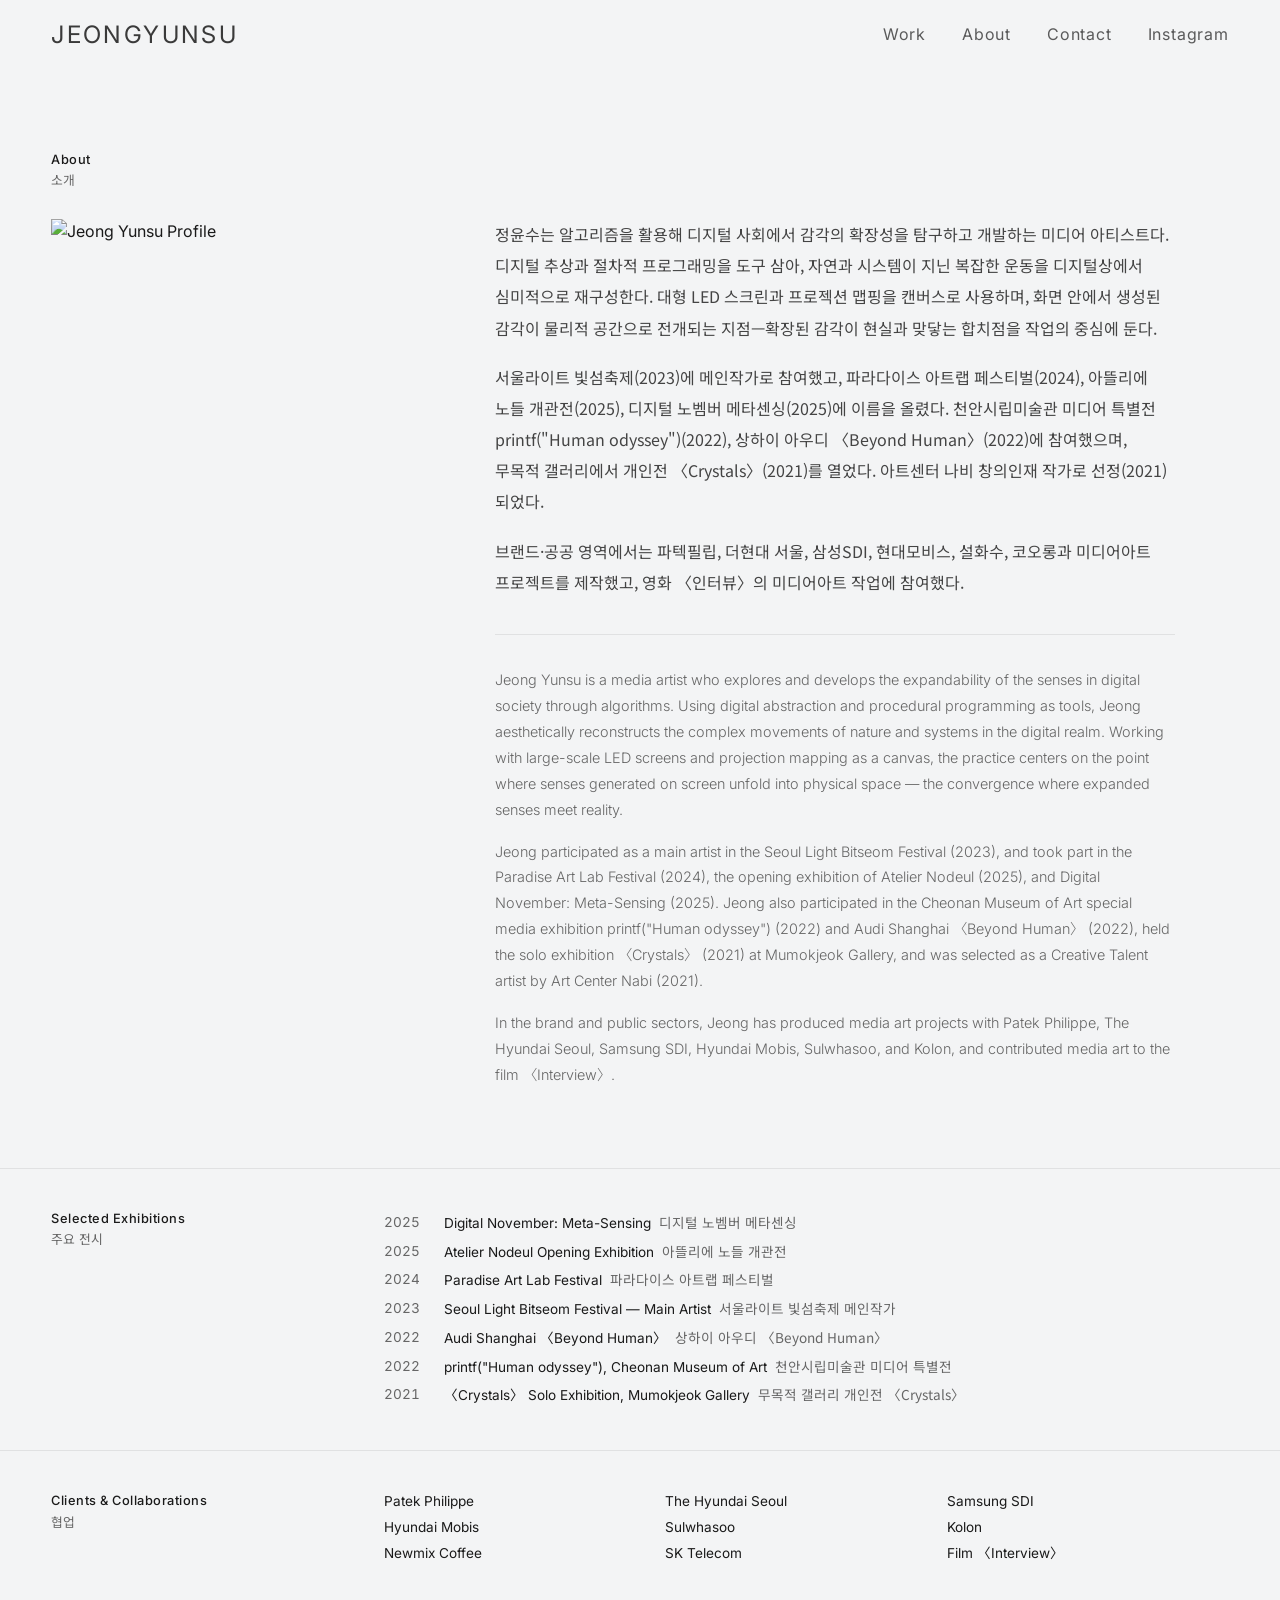
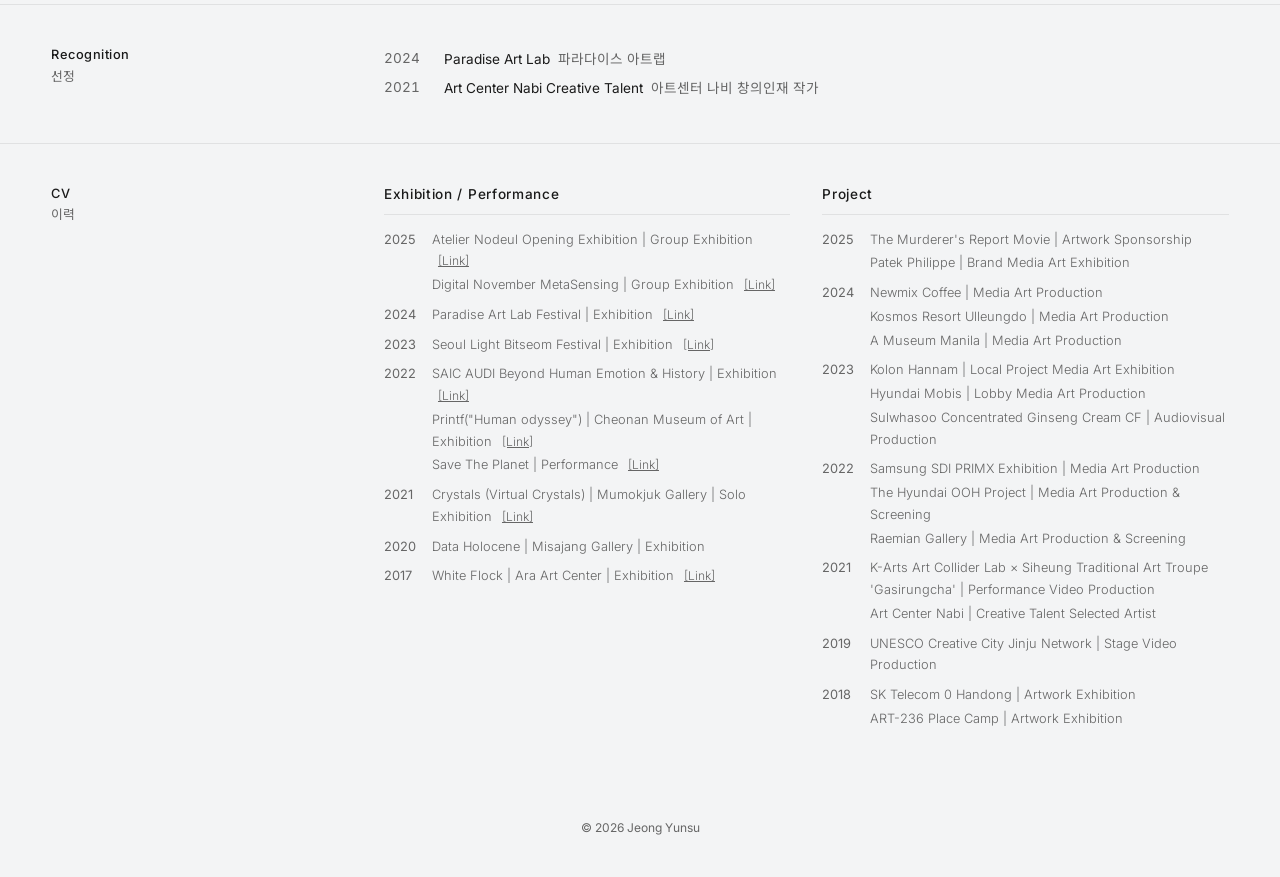
==== commit 291ed40a: "Intro scaling, larger nav, mobile fixes, About read-more on phones - Intro: 1.4x creatorlink sizes, " ====
--- a/about.html
+++ b/about.html
@@ -204,6 +204,55 @@
             color: var(--text-muted);
             margin: 0 0 16px;
         }
+        /* More / less — phones only. On desktop everything is shown and the buttons are hidden. */
+        .ab-more[hidden] {
+            display: block;
+        }
+
+        .ab-toggle {
+            display: none;
+            margin-top: 8px;
+            padding: 0 0 2px;
+            background: none;
+            border: 0;
+            border-bottom: 1px solid rgba(0, 0, 0, 0.3);
+            font-family: var(--font);
+            font-size: 0.8rem;
+            color: var(--text-color);
+            cursor: pointer;
+            transition: border-color 0.3s;
+        }
+
+        .ab-toggle:hover {
+            border-color: var(--text-color);
+        }
+
+        .ab-cv-body {
+            min-width: 0;
+        }
+
+        @media (max-width: 768px) {
+            .ab-more[hidden] {
+                display: none;
+            }
+
+            .ab-toggle {
+                display: inline-block;
+            }
+
+            /* CV preview: first lines only, fading out */
+            .cv-wrapper.is-collapsed {
+                max-height: 230px;
+                overflow: hidden;
+                -webkit-mask-image: linear-gradient(to bottom, #000 55%, transparent);
+                mask-image: linear-gradient(to bottom, #000 55%, transparent);
+            }
+
+            .ab-cv-body .ab-toggle {
+                margin-top: 16px;
+            }
+        }
+
         /* Year lists */
         .ab-list {
             list-style: none;
@@ -321,13 +370,70 @@
                 margin-top: 100px;
             }
 
+            .ab-page-head {
+                margin-top: 88px;
+            }
+
+            .ab-page-title {
+                margin-bottom: 20px;
+            }
+
             .ab-intro {
                 grid-template-columns: 1fr;
                 row-gap: 28px;
             }
 
+            #about.ab-intro {
+                padding-bottom: 40px;
+            }
+
+            /* phone: portrait spans the column, text sized for reading */
+            .ab-intro > * {
+                min-width: 0;
+            }
+
             .ab-portrait {
-                max-width: 320px;
+                width: 100%;
+                max-width: none;
+                margin: 0 auto;
+                justify-self: stretch;
+            }
+
+            .ab-portrait img {
+                width: 100%;
+                aspect-ratio: 4 / 5;
+                object-position: center;
+            }
+
+            .ab-bio .bio-ko p {
+                font-size: 0.94rem;
+                line-height: 1.85;
+                margin-bottom: 14px;
+            }
+
+            .ab-bio .bio-en {
+                margin-top: 24px;
+                padding-top: 22px;
+            }
+
+            .ab-bio .bio-en p {
+                font-size: 0.82rem;
+                line-height: 1.7;
+                margin-bottom: 12px;
+            }
+
+            .ab-row,
+            .ab-cv {
+                row-gap: 16px;
+            }
+
+            .ab-name span {
+                display: block;
+                margin-left: 0;
+            }
+
+            .ab-list li {
+                padding: 5px 0;
             }
 
             .ab-row,
@@ -337,15 +443,6 @@
                 row-gap: 14px;
                 padding-top: 28px;
                 padding-bottom: 28px;
-            }
-
-            .ab-profile {
-                grid-template-columns: 1fr;
-                gap: 20px;
-            }
-
-            .ab-portrait {
-                max-width: 200px;
             }
 
             .ab-name span,
@@ -433,14 +530,19 @@
         <div class="ab-bio">
             <div class="bio-ko" lang="ko">
                 <p>정윤수는 알고리즘을 활용해 디지털 사회에서 감각의 확장성을 탐구하고 개발하는 미디어 아티스트다. 디지털 추상과 절차적 프로그래밍을 도구 삼아, 자연과 시스템이 지닌 복잡한 운동을 디지털상에서 심미적으로 재구성한다. 대형 LED 스크린과 프로젝션 맵핑을 캔버스로 사용하며, 화면 안에서 생성된 감각이 물리적 공간으로 전개되는 지점—확장된 감각이 현실과 맞닿는 합치점을 작업의 중심에 둔다.</p>
+                <div class="ab-more" hidden>
                 <p>서울라이트 빛섬축제(2023)에 메인작가로 참여했고, 파라다이스 아트랩 페스티벌(2024), 아뜰리에 노들 개관전(2025), 디지털 노벰버 메타센싱(2025)에 이름을 올렸다. 천안시립미술관 미디어 특별전 printf("Human odyssey")(2022), 상하이 아우디 〈Beyond Human〉(2022)에 참여했으며, 무목적 갤러리에서 개인전 〈Crystals〉(2021)를 열었다. 아트센터 나비 창의인재 작가로 선정(2021)되었다.</p>
                 <p>브랜드·공공 영역에서는 파텍필립, 더현대 서울, 삼성SDI, 현대모비스, 설화수, 코오롱과 미디어아트 프로젝트를 제작했고, 영화 〈인터뷰〉의 미디어아트 작업에 참여했다.</p>
+                </div>
             </div>
             <div class="bio-en" lang="en">
                 <p>Jeong Yunsu is a media artist who explores and develops the expandability of the senses in digital society through algorithms. Using digital abstraction and procedural programming as tools, Jeong aesthetically reconstructs the complex movements of nature and systems in the digital realm. Working with large-scale LED screens and projection mapping as a canvas, the practice centers on the point where senses generated on screen unfold into physical space — the convergence where expanded senses meet reality.</p>
+                <div class="ab-more" hidden>
                 <p>Jeong participated as a main artist in the Seoul Light Bitseom Festival (2023), and took part in the Paradise Art Lab Festival (2024), the opening exhibition of Atelier Nodeul (2025), and Digital November: Meta-Sensing (2025). Jeong also participated in the Cheonan Museum of Art special media exhibition printf("Human odyssey") (2022) and Audi Shanghai 〈Beyond Human〉 (2022), held the solo exhibition 〈Crystals〉 (2021) at Mumokjeok Gallery, and was selected as a Creative Talent artist by Art Center Nabi (2021).</p>
                 <p>In the brand and public sectors, Jeong has produced media art projects with Patek Philippe, The Hyundai Seoul, Samsung SDI, Hyundai Mobis, Sulwhasoo, and Kolon, and contributed media art to the film 〈Interview〉.</p>
+                </div>
             </div>
+            <button type="button" class="ab-toggle" data-target=".ab-bio .ab-more" data-more="더보기 · Read more" data-less="접기 · Close" aria-expanded="false">더보기 · Read more</button>
         </div>
     </section>
     <!-- Selected exhibitions -->
@@ -491,7 +593,8 @@
     <!-- CV Section -->
     <section id="cv" class="ab-cv">
         <h2 class="ab-label">CV<span lang="ko">이력</span></h2>
-        <div class="cv-wrapper" style="padding: 0 var(--padding);">
+        <div class="ab-cv-body">
+        <div class="cv-wrapper is-collapsed" id="cv-list" style="padding: 0 var(--padding);">
 
             <div class="cv-category">
                 <h3>Exhibition / Performance</h3>
@@ -691,6 +794,8 @@
             </div>
 
         </div>
+        <button type="button" class="ab-toggle" data-collapse="#cv-list" data-more="전체 이력 보기 · Full CV" data-less="접기 · Close" aria-expanded="false">전체 이력 보기 · Full CV</button>
+        </div>
     </section>
 
     <!-- Footer -->
@@ -698,6 +803,18 @@
         <span>&copy; 2026 Jeong Yunsu</span>
     </footer>
 
+    <script>
+        // More / less toggles
+        document.querySelectorAll('.ab-toggle').forEach(btn => {
+            btn.addEventListener('click', () => {
+                const open = btn.getAttribute('aria-expanded') !== 'true';
+                if (btn.dataset.target) document.querySelectorAll(btn.dataset.target).forEach(el => { el.hidden = !open; });
+                if (btn.dataset.collapse) document.querySelector(btn.dataset.collapse).classList.toggle('is-collapsed', !open);
+                btn.setAttribute('aria-expanded', String(open));
+                btn.textContent = open ? btn.dataset.less : btn.dataset.more;
+            });
+        });
+    </script>
     <script src="script.js"></script>
 </body>
 
--- a/style.css
+++ b/style.css
@@ -80,9 +80,9 @@
 .nav-logo {
     font-family: var(--font);
     font-size: 1.5rem;
-    font-weight: 300;
+    font-weight: 400;
     letter-spacing: 0.1em;
-    color: var(--text-color);
+    color: #3a3a3a;
 }
 
 .nav-links {
@@ -92,7 +92,7 @@
 }
 
 .nav-link {
-    font-size: 0.85rem;
+    font-size: 1rem;
     font-weight: 400;
     letter-spacing: 0.05em;
     color: var(--text-color);
@@ -786,20 +786,22 @@
     background: none;
     border: none;
     cursor: pointer;
-    width: 30px;
-    height: 18px;
+    width: 26px;
+    height: 14px;
+    padding: 0;
     position: relative;
     z-index: 200;
 }
 
+/* whole-pixel sizes and offsets only, so both lines render with identical thickness */
 .hamburger span {
     display: block;
-    width: 100%;
-    height: 2.5px;
-    background: var(--text-color);
+    width: 26px;
+    height: 2px;
+    background: #3a3a3a;
     position: absolute;
     left: 0;
-    transition: transform 0.35s ease, opacity 0.35s ease;
+    transition: transform 0.35s ease, top 0.35s ease;
 }
 
 .hamburger span:first-child {
@@ -807,17 +809,17 @@
 }
 
 .hamburger span:last-child {
-    bottom: 2px;
+    top: 10px;
 }
 
 .hamburger.open span:first-child {
-    top: 50%;
-    transform: translateY(-50%) rotate(45deg);
+    top: 6px;
+    transform: rotate(45deg);
 }
 
 .hamburger.open span:last-child {
-    bottom: 50%;
-    transform: translateY(50%) rotate(-45deg);
+    top: 6px;
+    transform: rotate(-45deg);
 }
 
 /* =============================================
@@ -829,7 +831,8 @@
     top: 0;
     left: 0;
     right: 0;
-    z-index: 150;
+    /* below #nav (z-index 100) so the menu button stays visible and can close the menu */
+    z-index: 99;
     background: var(--bg-base);
     padding: 80px var(--padding) 32px;
     flex-direction: column;
@@ -923,8 +926,15 @@
         top: 0;
         left: 0;
         right: 0;
-        padding: 14px var(--padding);
+        /* fixed whole-pixel height so the menu icon lines land on exact pixels */
+        height: 56px;
+        box-sizing: border-box;
+        padding: 0 var(--padding);
         background: var(--bg-base);
+    }
+
+    .nav-logo {
+        font-size: 1.15rem;
     }
 
     .nav-links {
@@ -942,7 +952,7 @@
     /* Mobile tab bar — directly below nav */
     .mobile-tab-bar {
         display: flex;
-        top: 52px;
+        top: 56px;
     }
 
     /* Split section → stacked full-width, scrollable */
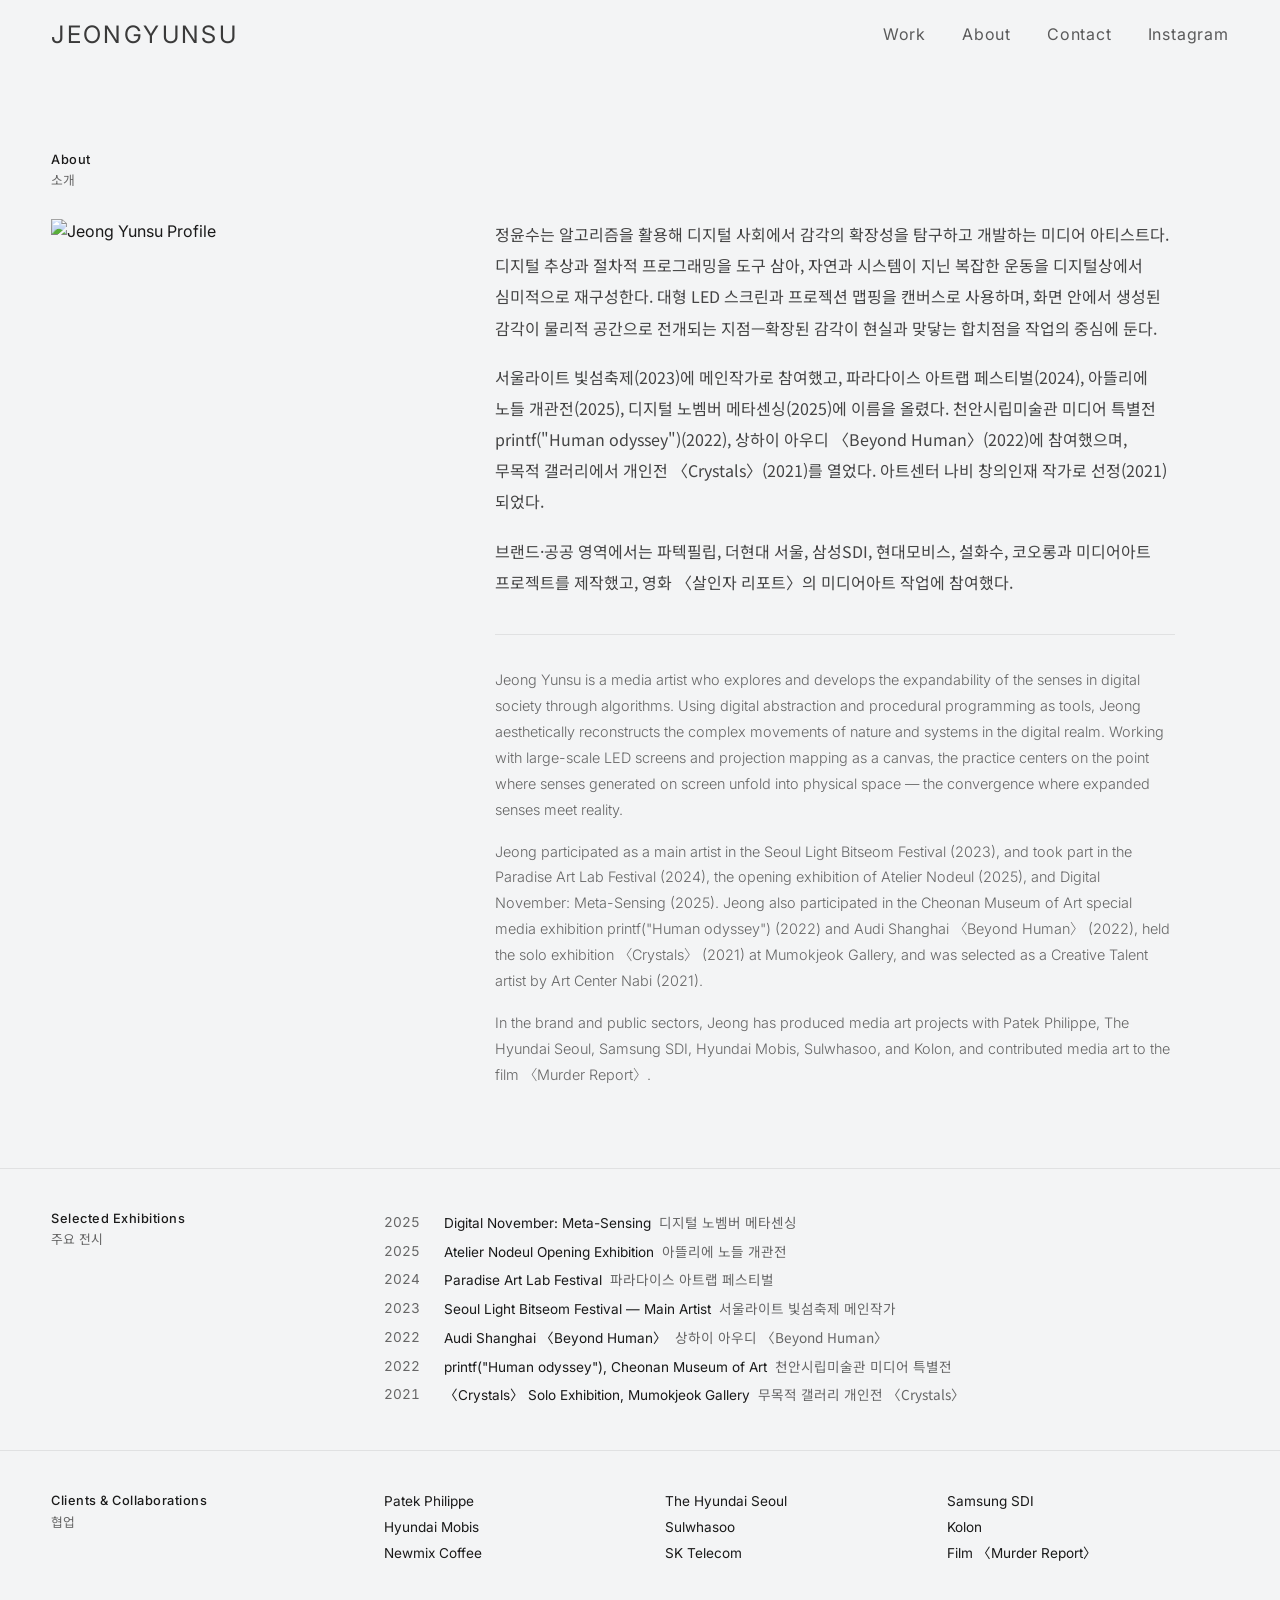
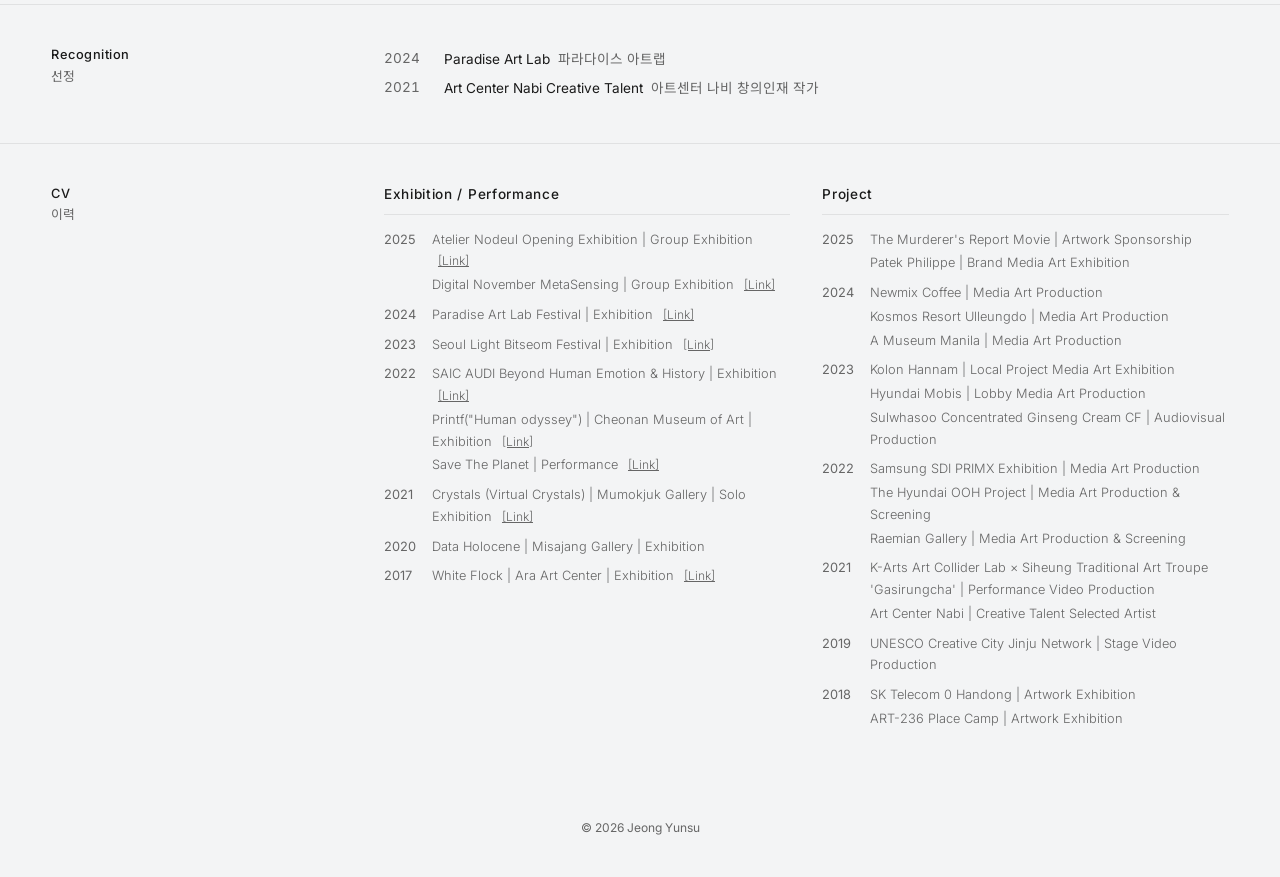
==== commit 9e42929a: "About: 영화 〈인터뷰〉 → 〈살인자 리포트〉 수정 Co-Authored-By: Claude Opus 5 (1M context) <noreply@anthropic.com>" ====
--- a/about.html
+++ b/about.html
@@ -236,8 +236,20 @@
                 display: none;
             }
 
+            /* clear full-width button, so "close" is easy to find after expanding */
             .ab-toggle {
-                display: inline-block;
+                display: block;
+                width: 100%;
+                margin-top: 20px;
+                padding: 12px 0;
+                border: 1px solid rgba(0, 0, 0, 0.18);
+                border-radius: 2px;
+                text-align: center;
+                white-space: pre;
+            }
+
+            .ab-toggle[aria-expanded="true"] {
+                background: rgba(0, 0, 0, 0.04);
             }
 
             /* CV preview: first lines only, fading out */
@@ -532,17 +544,17 @@
                 <p>정윤수는 알고리즘을 활용해 디지털 사회에서 감각의 확장성을 탐구하고 개발하는 미디어 아티스트다. 디지털 추상과 절차적 프로그래밍을 도구 삼아, 자연과 시스템이 지닌 복잡한 운동을 디지털상에서 심미적으로 재구성한다. 대형 LED 스크린과 프로젝션 맵핑을 캔버스로 사용하며, 화면 안에서 생성된 감각이 물리적 공간으로 전개되는 지점—확장된 감각이 현실과 맞닿는 합치점을 작업의 중심에 둔다.</p>
                 <div class="ab-more" hidden>
                 <p>서울라이트 빛섬축제(2023)에 메인작가로 참여했고, 파라다이스 아트랩 페스티벌(2024), 아뜰리에 노들 개관전(2025), 디지털 노벰버 메타센싱(2025)에 이름을 올렸다. 천안시립미술관 미디어 특별전 printf("Human odyssey")(2022), 상하이 아우디 〈Beyond Human〉(2022)에 참여했으며, 무목적 갤러리에서 개인전 〈Crystals〉(2021)를 열었다. 아트센터 나비 창의인재 작가로 선정(2021)되었다.</p>
-                <p>브랜드·공공 영역에서는 파텍필립, 더현대 서울, 삼성SDI, 현대모비스, 설화수, 코오롱과 미디어아트 프로젝트를 제작했고, 영화 〈인터뷰〉의 미디어아트 작업에 참여했다.</p>
+                <p>브랜드·공공 영역에서는 파텍필립, 더현대 서울, 삼성SDI, 현대모비스, 설화수, 코오롱과 미디어아트 프로젝트를 제작했고, 영화 〈살인자 리포트〉의 미디어아트 작업에 참여했다.</p>
                 </div>
             </div>
             <div class="bio-en" lang="en">
                 <p>Jeong Yunsu is a media artist who explores and develops the expandability of the senses in digital society through algorithms. Using digital abstraction and procedural programming as tools, Jeong aesthetically reconstructs the complex movements of nature and systems in the digital realm. Working with large-scale LED screens and projection mapping as a canvas, the practice centers on the point where senses generated on screen unfold into physical space — the convergence where expanded senses meet reality.</p>
                 <div class="ab-more" hidden>
                 <p>Jeong participated as a main artist in the Seoul Light Bitseom Festival (2023), and took part in the Paradise Art Lab Festival (2024), the opening exhibition of Atelier Nodeul (2025), and Digital November: Meta-Sensing (2025). Jeong also participated in the Cheonan Museum of Art special media exhibition printf("Human odyssey") (2022) and Audi Shanghai 〈Beyond Human〉 (2022), held the solo exhibition 〈Crystals〉 (2021) at Mumokjeok Gallery, and was selected as a Creative Talent artist by Art Center Nabi (2021).</p>
-                <p>In the brand and public sectors, Jeong has produced media art projects with Patek Philippe, The Hyundai Seoul, Samsung SDI, Hyundai Mobis, Sulwhasoo, and Kolon, and contributed media art to the film 〈Interview〉.</p>
+                <p>In the brand and public sectors, Jeong has produced media art projects with Patek Philippe, The Hyundai Seoul, Samsung SDI, Hyundai Mobis, Sulwhasoo, and Kolon, and contributed media art to the film 〈Murder Report〉.</p>
                 </div>
             </div>
-            <button type="button" class="ab-toggle" data-target=".ab-bio .ab-more" data-more="더보기 · Read more" data-less="접기 · Close" aria-expanded="false">더보기 · Read more</button>
+            <button type="button" class="ab-toggle" data-target=".ab-bio .ab-more" data-more="더보기 · Read more  ↓" data-less="접기 · Close  ↑" aria-expanded="false">더보기 · Read more  ↓</button>
         </div>
     </section>
     <!-- Selected exhibitions -->
@@ -574,7 +586,7 @@
                 <li>Kolon</li>
                 <li>Newmix Coffee</li>
                 <li>SK Telecom</li>
-                <li>Film 〈Interview〉</li>
+                <li>Film 〈Murder Report〉</li>
             </ul>
         </div>
     </section>
@@ -794,7 +806,7 @@
             </div>
 
         </div>
-        <button type="button" class="ab-toggle" data-collapse="#cv-list" data-more="전체 이력 보기 · Full CV" data-less="접기 · Close" aria-expanded="false">전체 이력 보기 · Full CV</button>
+        <button type="button" class="ab-toggle" data-collapse="#cv-list" data-more="전체 이력 보기 · Full CV  ↓" data-less="접기 · Close  ↑" aria-expanded="false">전체 이력 보기 · Full CV  ↓</button>
         </div>
     </section>
 
@@ -812,6 +824,8 @@
                 if (btn.dataset.collapse) document.querySelector(btn.dataset.collapse).classList.toggle('is-collapsed', !open);
                 btn.setAttribute('aria-expanded', String(open));
                 btn.textContent = open ? btn.dataset.less : btn.dataset.more;
+                // after closing, bring the section back into view instead of leaving the reader far below
+                if (!open) btn.closest('section').scrollIntoView({ behavior: 'smooth', block: 'start' });
             });
         });
     </script>
